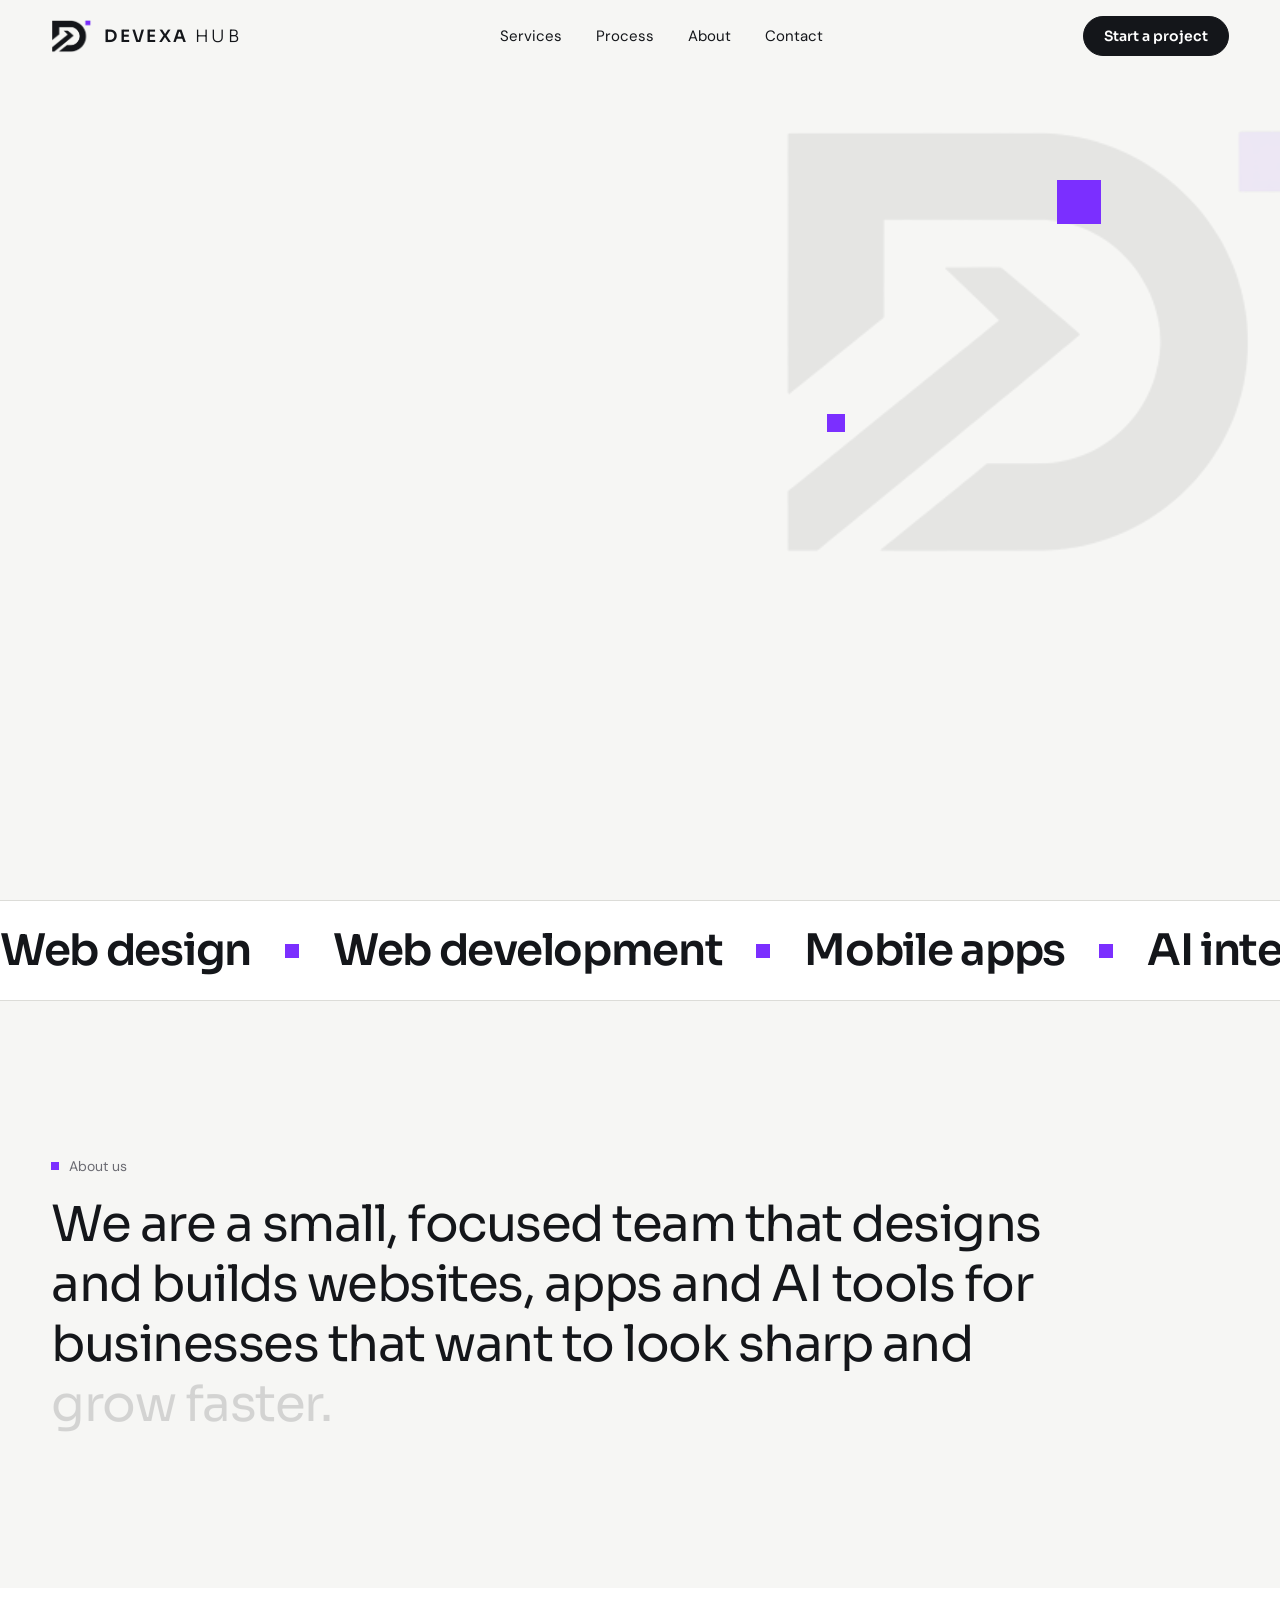
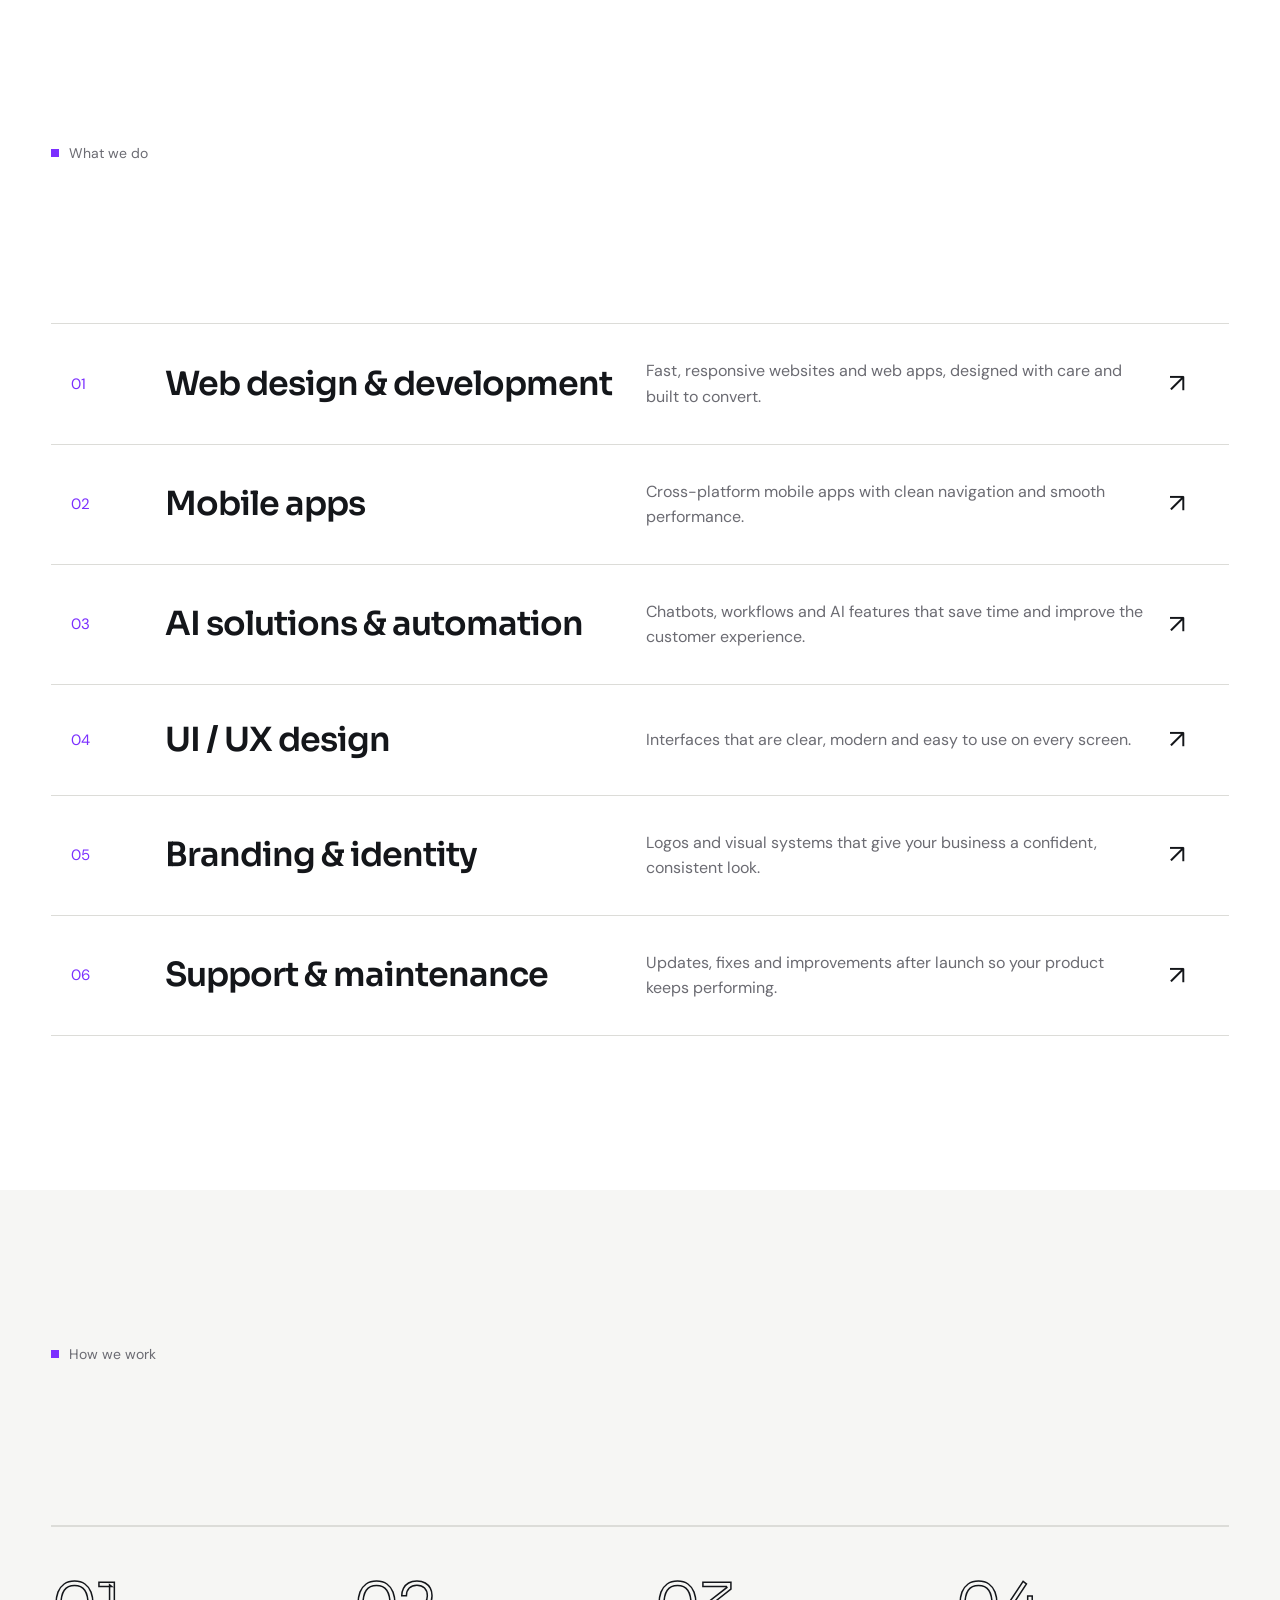
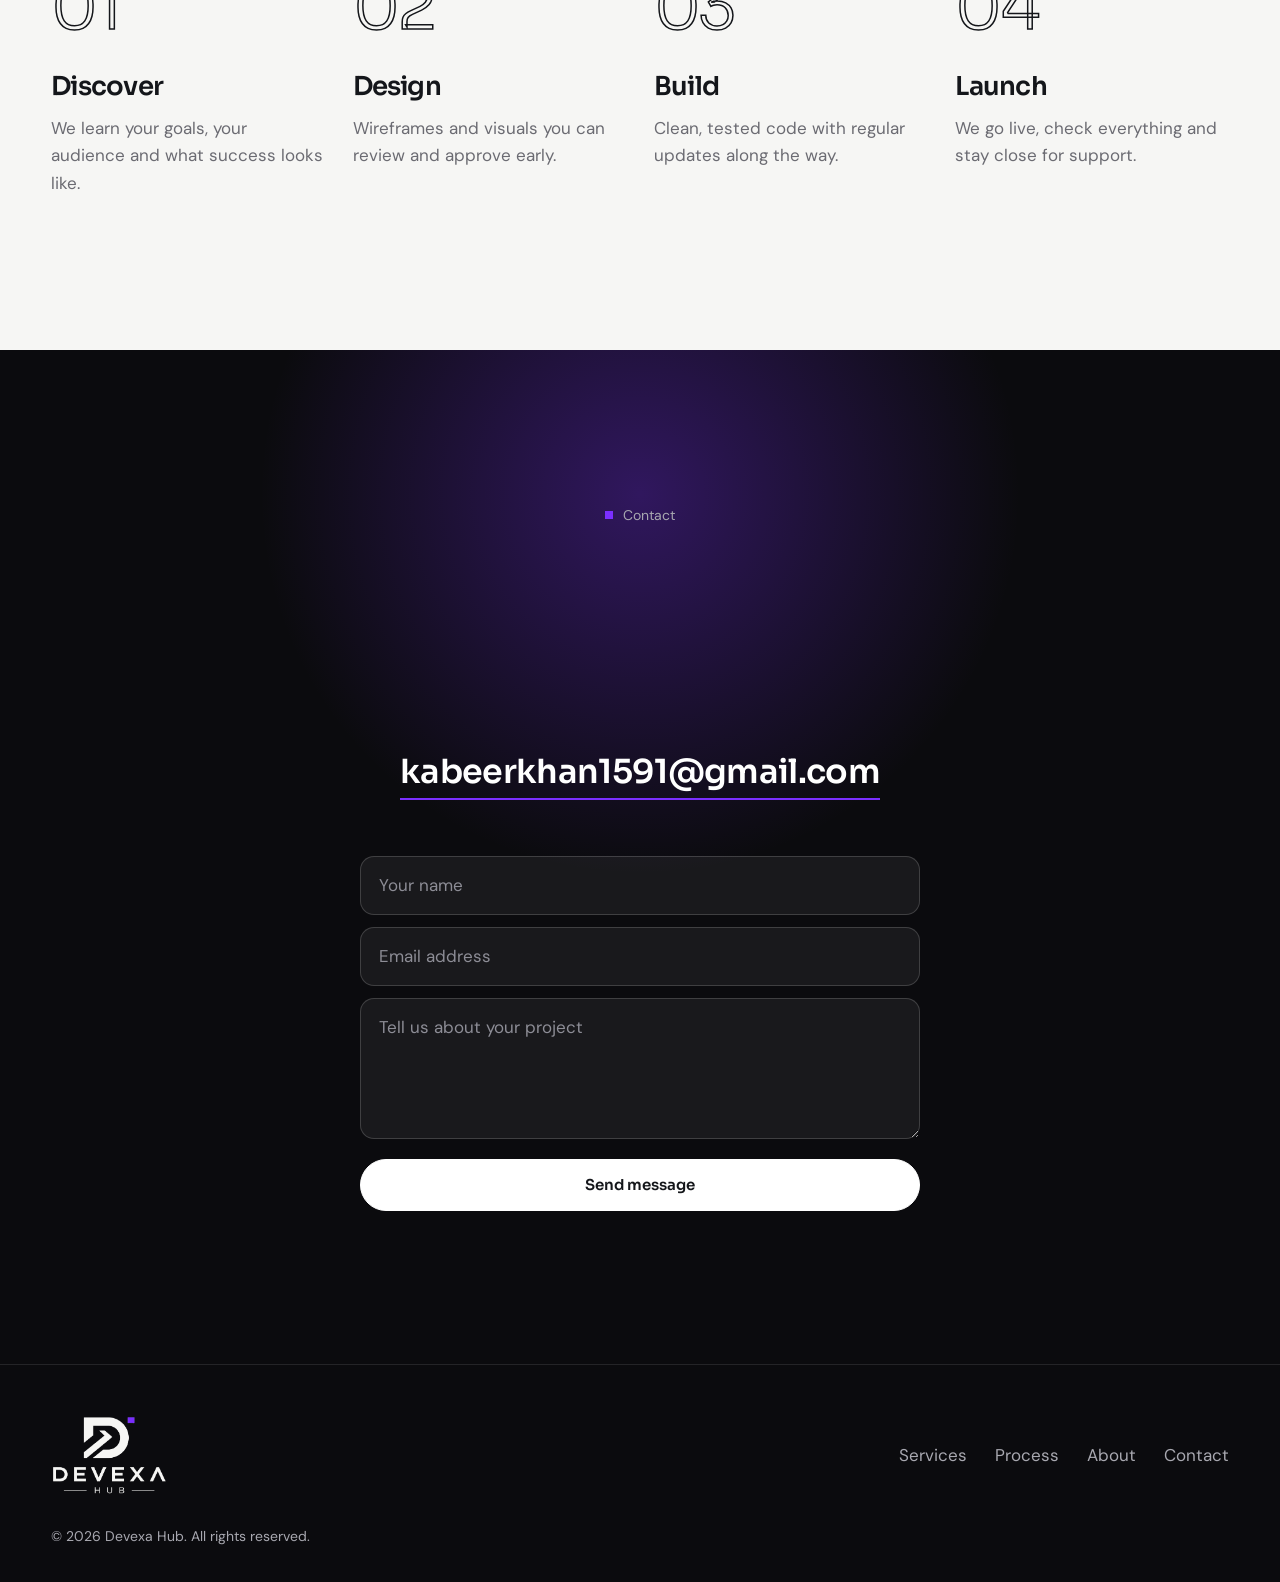
==== index.html @ b3100fbc "Add project files" ====
<!doctype html>
<html lang="en">
  <head>
    <meta charset="utf-8" />
    <meta
      name="viewport"
      content="width=device-width, initial-scale=1, viewport-fit=cover"
    />
    <title>Devexa Hub · Web, App and AI Agency</title>
    <meta
      name="description"
      content="Devexa Hub designs and builds websites, mobile apps and AI-powered products."
    />
    <meta name="theme-color" content="#f6f6f4" />
    <link rel="icon" href="assets/logo-mark.png" type="image/png" />
    <link rel="preconnect" href="https://fonts.googleapis.com" />
    <link
      href="https://fonts.googleapis.com/css2?family=DM+Sans:wght@400;500&family=Sora:wght@300;400;600;700&display=swap"
      rel="stylesheet"
    />
    <link rel="stylesheet" href="css/style.css" />
  </head>
  <body>
    <div class="loader" id="loader">
      <img src="assets/logo-mark-light.png" alt="" />
      <span class="bar"><i></i></span>
    </div>
    <div class="progress" id="progress"></div>
    <i class="cursor" id="cursor"></i>

    <header class="nav" id="nav">
      <a class="brand" href="#top" aria-label="Devexa Hub home">
        <img src="assets/logo-mark.png" alt="" />
        <span>DEVEXA <b>HUB</b></span>
      </a>
      <nav class="links" aria-label="Main">
        <a href="#services">Services</a>
        <a href="#process">Process</a>
        <a href="#about">About</a>
        <a href="#contact">Contact</a>
      </nav>
      <div class="nav-r">
        <a class="btn sm" href="#contact" data-mag>Start a project</a>
        <button class="burger" id="burger" aria-label="Open menu">
          <i></i><i></i>
        </button>
      </div>
    </header>

    <div class="sheet" id="sheet" aria-hidden="true">
      <a href="#services">Services</a>
      <a href="#process">Process</a>
      <a href="#about">About</a>
      <a href="#contact">Contact</a>
    </div>

    <main id="top">
      <section class="hero">
        <img class="hero-mark" id="heroMark" src="assets/logo-mark.png" alt="" />
        <i class="float f1"></i>
        <i class="float f2"></i>
        <p class="tag ln"><span>Web · Apps · AI</span></p>
        <h1>
          <span class="ln"><span>Digital products</span></span>
          <span class="ln"><span>built to move<i class="sq"></i></span></span>
        </h1>
        <p class="sub ln">
          <span>
            Devexa Hub is a design and development agency. We turn ideas into
            fast websites, polished apps and useful AI tools.
          </span>
        </p>
        <div class="cta ln">
          <span>
            <a class="btn" href="#contact" data-mag>Start a project</a>
            <a class="btn ghost" href="#services" data-mag>Our services</a>
          </span>
        </div>
      </section>

      <div class="marquee" aria-hidden="true">
        <div class="track" id="track">
          <span>Web design</span><i class="sq"></i><span>Web development</span
          ><i class="sq"></i><span>Mobile apps</span><i class="sq"></i
          ><span>AI integration</span><i class="sq"></i><span>UI / UX</span
          ><i class="sq"></i><span>Branding</span><i class="sq"></i>
        </div>
      </div>

      <section class="statement" id="about">
        <p class="label rv">About us</p>
        <p class="big" id="statement">
          We are a small, focused team that designs and builds websites, apps
          and AI tools for businesses that want to look sharp and grow faster.
        </p>
      </section>

      <section class="services" id="services">
        <p class="label rv">What we do</p>
        <h2 class="rv">Services</h2>
        <ul>
          <li class="svc rv">
            <span class="n">01</span>
            <h3>Web design &amp; development</h3>
            <p>
              Fast, responsive websites and web apps, designed with care and
              built to convert.
            </p>
            <i class="arr">↗</i>
          </li>
          <li class="svc rv">
            <span class="n">02</span>
            <h3>Mobile apps</h3>
            <p>
              Cross-platform mobile apps with clean navigation and smooth
              performance.
            </p>
            <i class="arr">↗</i>
          </li>
          <li class="svc rv">
            <span class="n">03</span>
            <h3>AI solutions &amp; automation</h3>
            <p>
              Chatbots, workflows and AI features that save time and improve
              the customer experience.
            </p>
            <i class="arr">↗</i>
          </li>
          <li class="svc rv">
            <span class="n">04</span>
            <h3>UI / UX design</h3>
            <p>
              Interfaces that are clear, modern and easy to use on every
              screen.
            </p>
            <i class="arr">↗</i>
          </li>
          <li class="svc rv">
            <span class="n">05</span>
            <h3>Branding &amp; identity</h3>
            <p>
              Logos and visual systems that give your business a confident,
              consistent look.
            </p>
            <i class="arr">↗</i>
          </li>
          <li class="svc rv">
            <span class="n">06</span>
            <h3>Support &amp; maintenance</h3>
            <p>
              Updates, fixes and improvements after launch so your product keeps
              performing.
            </p>
            <i class="arr">↗</i>
          </li>
        </ul>
      </section>

      <section class="process" id="process">
        <p class="label rv">How we work</p>
        <h2 class="rv">From idea to launch</h2>
        <div class="steps" id="steps">
          <article class="step rv">
            <b>01</b>
            <h3>Discover</h3>
            <p>We learn your goals, your audience and what success looks like.</p>
          </article>
          <article class="step rv">
            <b>02</b>
            <h3>Design</h3>
            <p>Wireframes and visuals you can review and approve early.</p>
          </article>
          <article class="step rv">
            <b>03</b>
            <h3>Build</h3>
            <p>Clean, tested code with regular updates along the way.</p>
          </article>
          <article class="step rv">
            <b>04</b>
            <h3>Launch</h3>
            <p>We go live, check everything and stay close for support.</p>
          </article>
        </div>
      </section>

      <section class="contact" id="contact">
        <p class="label rv">Contact</p>
        <h2 class="rv">Let's build something sharp<i class="sq"></i></h2>
        <a class="mail rv" href="mailto:kabeerkhan1591@gmail.com"
          >kabeerkhan1591@gmail.com</a
        >
        <form class="rv" id="form">
          <input name="name" placeholder="Your name" required />
          <input name="email" type="email" placeholder="Email address" required />
          <textarea
            name="message"
            rows="4"
            placeholder="Tell us about your project"
            required
          ></textarea>
          <button class="btn light" type="submit" data-mag>Send message</button>
        </form>
      </section>
    </main>

    <footer class="foot">
      <img src="assets/logo-full-light.png" alt="Devexa Hub" />
      <div>
        <a href="#services">Services</a>
        <a href="#process">Process</a>
        <a href="#about">About</a>
        <a href="#contact">Contact</a>
      </div>
      <p>© 2026 Devexa Hub. All rights reserved.</p>
    </footer>

    <script src="js/main.js"></script>
  </body>
</html>
---- css/style.css ----
:root {
  --bg: #f6f6f4;
  --ink: #14161a;
  --pu: #7b2fff;
  --mu: #6b6b72;
  --ln: #dcdcd8;
  --dk: #0b0b0e;
  --e: cubic-bezier(0.2, 0.8, 0.2, 1);
  box-sizing: border-box;
}

*,
*::before,
*::after {
  box-sizing: inherit;
}

html {
  scroll-behavior: smooth;
  scroll-padding-top: 20px;
}

body {
  margin: 0;
  background: var(--bg);
  color: var(--ink);
  font: 400 17px/1.6 "DM Sans", system-ui, sans-serif;
  overflow-x: hidden;
}

body.lock {
  overflow: hidden;
}

h1,
h2,
h3,
p,
ul {
  margin: 0;
}

ul {
  padding: 0;
  list-style: none;
}

a {
  color: inherit;
  text-decoration: none;
}

button {
  font: inherit;
  color: inherit;
  cursor: pointer;
}

img {
  display: block;
}

:focus-visible {
  outline: 2px solid var(--pu);
  outline-offset: 3px;
}

h1,
h2,
h3,
.brand,
.big,
.btn {
  font-family: "Sora", "DM Sans", system-ui, sans-serif;
}

.sq {
  display: inline-block;
  width: 0.16em;
  height: 0.16em;
  background: var(--pu);
  margin-left: 0.08em;
}

.label {
  font-size: 14px;
  color: var(--mu);
  margin-bottom: 18px;
  display: flex;
  align-items: center;
  gap: 10px;
}

.label::before {
  content: "";
  width: 8px;
  height: 8px;
  background: var(--pu);
}

.loader {
  position: fixed;
  inset: 0;
  z-index: 100;
  background: var(--dk);
  display: grid;
  place-content: center;
  justify-items: center;
  gap: 28px;
  transition: transform 1s cubic-bezier(0.7, 0, 0.2, 1);
}

.loader img {
  width: 110px;
  animation: pulse 1.4s ease-in-out infinite alternate;
}

.bar {
  width: 140px;
  height: 2px;
  background: #ffffff22;
  overflow: hidden;
}

.bar i {
  display: block;
  height: 100%;
  background: var(--pu);
  transform: translateX(-100%);
  animation: load 1.3s ease-in-out forwards;
}

.done .loader {
  transform: translateY(-100%);
}

@keyframes load {
  to {
    transform: none;
  }
}

@keyframes pulse {
  to {
    opacity: 0.55;
    transform: scale(0.96);
  }
}

.progress {
  position: fixed;
  left: 0;
  top: 0;
  height: 3px;
  width: 100%;
  background: var(--pu);
  transform-origin: left;
  transform: scaleX(var(--s, 0));
  z-index: 60;
}

.cursor {
  position: fixed;
  left: 0;
  top: 0;
  width: 14px;
  height: 14px;
  background: var(--pu);
  z-index: 90;
  pointer-events: none;
  opacity: 0;
  transition:
    opacity 0.3s,
    width 0.3s,
    height 0.3s;
  margin: -7px 0 0 -7px;
}

.cursor.on {
  opacity: 1;
}

.cursor.big {
  width: 56px;
  height: 56px;
  margin: -28px 0 0 -28px;
  opacity: 0.25;
}

.nav {
  position: fixed;
  inset: 0 0 auto;
  z-index: 50;
  display: flex;
  align-items: center;
  justify-content: space-between;
  padding: calc(16px + env(safe-area-inset-top, 0px)) 4vw 16px;
  transition:
    transform 0.5s var(--e),
    background 0.4s,
    box-shadow 0.4s;
}

.nav.solid {
  background: #f6f6f4e6;
  backdrop-filter: blur(14px);
  box-shadow: 0 1px 0 var(--ln);
}

.nav.hide {
  transform: translateY(-110%);
}

.brand {
  display: flex;
  align-items: center;
  gap: 12px;
  font-size: 17px;
  font-weight: 600;
  letter-spacing: 0.14em;
}

.brand img {
  height: 34px;
  width: auto;
}

.brand b {
  font-weight: 300;
}

.links {
  display: flex;
  gap: 34px;
  font-size: 15px;
}

.links a {
  position: relative;
  padding: 4px 0;
}

.links a::after {
  content: "";
  position: absolute;
  left: 0;
  right: 0;
  bottom: 0;
  height: 1px;
  background: var(--pu);
  transform: scaleX(0);
  transform-origin: right;
  transition: transform 0.4s var(--e);
}

.links a:hover::after {
  transform: scaleX(1);
  transform-origin: left;
}

.nav-r {
  display: flex;
  align-items: center;
  gap: 16px;
}

.btn {
  display: inline-flex;
  align-items: center;
  justify-content: center;
  gap: 8px;
  background: var(--ink);
  color: #fff;
  border: 1px solid var(--ink);
  border-radius: 99px;
  padding: 15px 28px;
  font-size: 15px;
  font-weight: 600;
  transition:
    background 0.3s,
    color 0.3s,
    border-color 0.3s,
    transform 0.3s var(--e);
}

.btn:hover {
  background: var(--pu);
  border-color: var(--pu);
}

.btn.sm {
  padding: 10px 20px;
  font-size: 14px;
}

.btn.ghost {
  background: none;
  color: var(--ink);
}

.btn.ghost:hover {
  color: #fff;
}

.btn.light {
  background: #fff;
  color: var(--ink);
  border-color: #fff;
}

.btn.light:hover {
  color: #fff;
}

.burger {
  display: none;
  width: 44px;
  height: 44px;
  border: 1px solid var(--ln);
  border-radius: 50%;
  background: none;
  position: relative;
}

.burger i {
  position: absolute;
  left: 13px;
  right: 13px;
  height: 1.5px;
  background: var(--ink);
  transition: transform 0.4s var(--e);
}

.burger i:first-child {
  top: 18px;
}

.burger i:last-child {
  top: 25px;
}

.open .burger i:first-child {
  transform: translateY(3.5px) rotate(45deg);
}

.open .burger i:last-child {
  transform: translateY(-3.5px) rotate(-45deg);
}

.sheet {
  position: fixed;
  inset: 0;
  z-index: 45;
  background: var(--dk);
  display: flex;
  flex-direction: column;
  justify-content: center;
  padding: 0 6vw;
  clip-path: inset(0 0 100% 0);
  visibility: hidden;
  transition:
    clip-path 0.7s cubic-bezier(0.7, 0, 0.2, 1),
    visibility 0s 0.7s;
}

.open .sheet {
  clip-path: inset(0);
  visibility: visible;
  transition: clip-path 0.7s cubic-bezier(0.7, 0, 0.2, 1);
}

.sheet a {
  font: 600 clamp(38px, 10vw, 72px)/1.2 "Sora", sans-serif;
  color: #fff;
  transition:
    color 0.3s,
    transform 0.3s;
}

.sheet a:hover {
  color: var(--pu);
  transform: translateX(12px);
}

.hero {
  position: relative;
  min-height: 100vh;
  min-height: 100svh;
  padding: 22vh 4vw 9vh;
  display: flex;
  flex-direction: column;
  justify-content: flex-end;
  overflow: hidden;
}

.hero-mark {
  position: absolute;
  right: -4vw;
  top: 12vh;
  width: min(46vw, 560px);
  opacity: 0.07;
  z-index: 0;
}

.float {
  position: absolute;
  background: var(--pu);
  animation: float 7s ease-in-out infinite alternate;
}

.f1 {
  width: 44px;
  height: 44px;
  right: 14vw;
  top: 20vh;
}

.f2 {
  width: 18px;
  height: 18px;
  right: 34vw;
  top: 46vh;
  animation-delay: -3s;
}

@keyframes float {
  to {
    transform: translateY(-34px) rotate(8deg);
  }
}

.hero > * {
  position: relative;
  z-index: 1;
}

.hero .hero-mark,
.hero .float {
  position: absolute;
}

.tag {
  font-size: 15px;
  color: var(--mu);
  margin-bottom: 26px;
}

h1 {
  font-size: clamp(42px, 9.4vw, 150px);
  font-weight: 600;
  line-height: 1.02;
  letter-spacing: -.045em;
}

.ln {
  display: block;
  overflow: hidden;
  padding-bottom: 0.08em;
}

.ln > span {
  display: block;
  transform: translateY(115%);
  transition: transform 1.2s var(--e);
}

.ready .ln > span {
  transform: none;
}

.ready h1 .ln:nth-child(2) > span {
  transition-delay: 0.12s;
}

.ready .sub > span {
  transition-delay: 0.3s;
}

.ready .cta > span {
  transition-delay: 0.42s;
}

.sub {
  max-width: 34em;
  margin-top: 34px;
  font-size: clamp(17px, 1.5vw, 21px);
  color: #3c3e44;
}

.cta {
  margin-top: 34px;
}

.cta .btn {
  margin-right: 12px;
}

.marquee {
  border-block: 1px solid var(--ln);
  overflow: hidden;
  padding: 22px 0;
  background: #fff;
}

.track {
  display: flex;
  align-items: center;
  gap: 34px;
  width: max-content;
  animation: run 32s linear infinite;
  font: 600 clamp(24px, 3.4vw, 44px) "Sora", sans-serif;
  letter-spacing: -.03em;
  white-space: nowrap;
}

.track .sq {
  width: 14px;
  height: 14px;
  margin: 0;
}

.marquee:hover .track {
  animation-play-state: paused;
}

@keyframes run {
  to {
    transform: translateX(-50%);
  }
}

section {
  padding: clamp(80px, 12vw, 170px) 4vw;
}

.statement {
  background: var(--bg);
}

.big {
  font-size: clamp(26px, 3.9vw, 56px);
  font-weight: 400;
  line-height: 1.2;
  letter-spacing: -.03em;
  max-width: 21em;
}

.word {
  opacity: 0.15;
  transition: opacity 0.35s;
}

.word.on {
  opacity: 1;
}

h2 {
  font-size: clamp(38px, 6.4vw, 96px);
  font-weight: 600;
  letter-spacing: -.045em;
  line-height: 1.04;
  margin-bottom: 56px;
}

.services {
  background: #fff;
}

.svc {
  position: relative;
  display: grid;
  grid-template-columns: 70px 1.1fr 1.2fr 40px;
  gap: 24px;
  align-items: center;
  padding: 34px 20px;
  border-top: 1px solid var(--ln);
  overflow: hidden;
  transition:
    color 0.4s,
    opacity 0.9s,
    transform 0.9s var(--e);
}

.svc:last-child {
  border-bottom: 1px solid var(--ln);
}

.svc::before {
  content: "";
  position: absolute;
  inset: 0;
  background: var(--ink);
  transform: scaleY(0);
  transform-origin: bottom;
  transition: transform 0.55s var(--e);
  z-index: 0;
}

.svc > * {
  position: relative;
  z-index: 1;
}

.svc:hover::before {
  transform: scaleY(1);
}

.svc:hover {
  color: #fff;
}

.svc .n {
  font: 400 15px "DM Sans", sans-serif;
  color: var(--pu);
}

.svc h3 {
  font-size: clamp(22px, 2.6vw, 36px);
  font-weight: 600;
  letter-spacing: -.03em;
  line-height: 1.15;
}

.svc p {
  color: var(--mu);
  font-size: 16px;
  transition: color 0.4s;
}

.svc:hover p {
  color: #c9c9ce;
}

.arr {
  font-style: normal;
  font-size: 26px;
  transition:
    transform 0.5s var(--e),
    color 0.3s;
}

.svc:hover .arr {
  transform: rotate(45deg);
  color: var(--pu);
}

.steps {
  position: relative;
  display: grid;
  grid-template-columns: repeat(4, 1fr);
  gap: 28px;
  padding-top: 34px;
}

.steps::before,
.steps::after {
  content: "";
  position: absolute;
  left: 0;
  top: 0;
  height: 2px;
  width: 100%;
}

.steps::before {
  background: var(--ln);
}

.steps::after {
  background: var(--pu);
  transform-origin: left;
  transform: scaleX(var(--p, 0));
}

.step {
  padding-top: 8px;
}

.step b {
  display: block;
  font: 300 clamp(44px, 5vw, 76px) "Sora", sans-serif;
  letter-spacing: -.04em;
  color: transparent;
  -webkit-text-stroke: 1.5px var(--ink);
  margin-bottom: 18px;
  transition: color 0.4s;
}

.step:hover b {
  color: var(--pu);
  -webkit-text-stroke-color: var(--pu);
}

.step h3 {
  font-size: 26px;
  font-weight: 600;
  letter-spacing: -.03em;
  margin-bottom: 8px;
}

.step p {
  color: var(--mu);
  max-width: 17em;
}

.contact {
  background: var(--dk);
  color: #fff;
  text-align: center;
  position: relative;
  overflow: hidden;
}

.contact::before {
  content: "";
  position: absolute;
  left: 50%;
  top: -30%;
  width: 70vw;
  height: 70vw;
  transform: translateX(-50%);
  background: radial-gradient(circle, #7b2fff55, transparent 60%);
  animation: glow 8s ease-in-out infinite alternate;
  pointer-events: none;
}

@keyframes glow {
  to {
    transform: translateX(-50%) scale(1.25);
  }
}

.contact > * {
  position: relative;
}

.contact .label {
  justify-content: center;
  color: #a8a8b0;
}

.contact h2 {
  max-width: 11em;
  margin: 0 auto 36px;
}

.mail {
  display: inline-block;
  font: 600 clamp(18px, 2.6vw, 34px) "Sora", sans-serif;
  letter-spacing: -.02em;
  border-bottom: 2px solid var(--pu);
  padding-bottom: 4px;
  margin-bottom: 56px;
  word-break: break-all;
  transition: color 0.3s;
}

.mail:hover {
  color: var(--pu);
}

form {
  max-width: 560px;
  margin: 0 auto;
  display: grid;
  gap: 12px;
  text-align: left;
}

input,
textarea {
  width: 100%;
  background: #ffffff0f;
  border: 1px solid #ffffff2b;
  border-radius: 14px;
  padding: 15px 18px;
  font: inherit;
  color: #fff;
  transition:
    border-color 0.3s,
    background 0.3s;
}

input::placeholder,
textarea::placeholder {
  color: #8d8d96;
}

input:focus,
textarea:focus {
  outline: none;
  border-color: var(--pu);
  background: #ffffff18;
}

form .btn {
  margin-top: 8px;
}

.foot {
  background: var(--dk);
  color: #a8a8b0;
  padding: 50px 4vw 34px;
  display: grid;
  grid-template-columns: auto 1fr;
  gap: 30px 4vw;
  align-items: center;
  border-top: 1px solid #ffffff1a;
}

.foot img {
  height: 80px;
  width: auto;
}

.foot div {
  display: flex;
  gap: 28px;
  justify-content: flex-end;
  flex-wrap: wrap;
}

.foot a:hover {
  color: #fff;
}

.foot p {
  grid-column: 1/-1;
  font-size: 14px;
}

.rv {
  opacity: 0;
  transform: translateY(40px);
  transition:
    opacity 1s ease,
    transform 1s var(--e);
}

.rv.in {
  opacity: 1;
  transform: none;
}

h2.rv {
  clip-path: inset(0 0 100% 0);
  transform: translateY(50%);
  opacity: 1;
  transition:
    clip-path 1.1s var(--e),
    transform 1.1s var(--e);
}

h2.rv.in {
  clip-path: inset(-10% 0 -10% 0);
  transform: none;
}

.step.rv:nth-child(2) {
  transition-delay: 0.1s;
}

.step.rv:nth-child(3) {
  transition-delay: 0.2s;
}

.step.rv:nth-child(4) {
  transition-delay: 0.3s;
}

.roll {
  display: inline-block;
  overflow: hidden;
  height: 1.3em;
  line-height: 1.3em;
  vertical-align: bottom;
}

.roll-in {
  display: block;
  transition: transform 0.55s cubic-bezier(0.7, 0, 0.2, 1);
}

.roll-in i {
  display: block;
  font-style: normal;
  height: 1.3em;
}

a:hover > .roll .roll-in,
button:hover > .roll .roll-in {
  transform: translateY(-50%);
}

@media (max-width: 900px) {
  .links,
  .nav-r .btn {
    display: none;
  }

  .burger {
    display: block;
  }

  .svc {
    grid-template-columns: 44px 1fr 30px;
    row-gap: 8px;
  }

  .svc p {
    grid-column: 2/3;
  }

  .svc .arr {
    grid-row: 1;
    grid-column: 3;
  }

  .steps {
    grid-template-columns: 1fr 1fr;
    row-gap: 44px;
  }

  .foot {
    grid-template-columns: 1fr;
  }

  .foot div {
    justify-content: flex-start;
  }

  .hero-mark {
    width: 70vw;
    top: 16vh;
  }
}

@media (max-width: 560px) {
  .steps {
    grid-template-columns: 1fr;
  }

  .cta .btn {
    margin-bottom: 10px;
  }
}

@media (hover: none) {
  .cursor {
    display: none;
  }
}

@media (prefers-reduced-motion: reduce) {
  html {
    scroll-behavior: auto;
  }

  *,
  *::before,
  *::after {
    animation: none !important;
    transition: none !important;
  }

  .rv,
  .ln > span {
    opacity: 1;
    transform: none;
    clip-path: none;
  }

  .word {
    opacity: 1;
  }

  .loader {
    display: none;
  }
}

.svc.rv {
  transition:
    color 0.4s,
    opacity 1s ease,
    transform 1s var(--e);
}
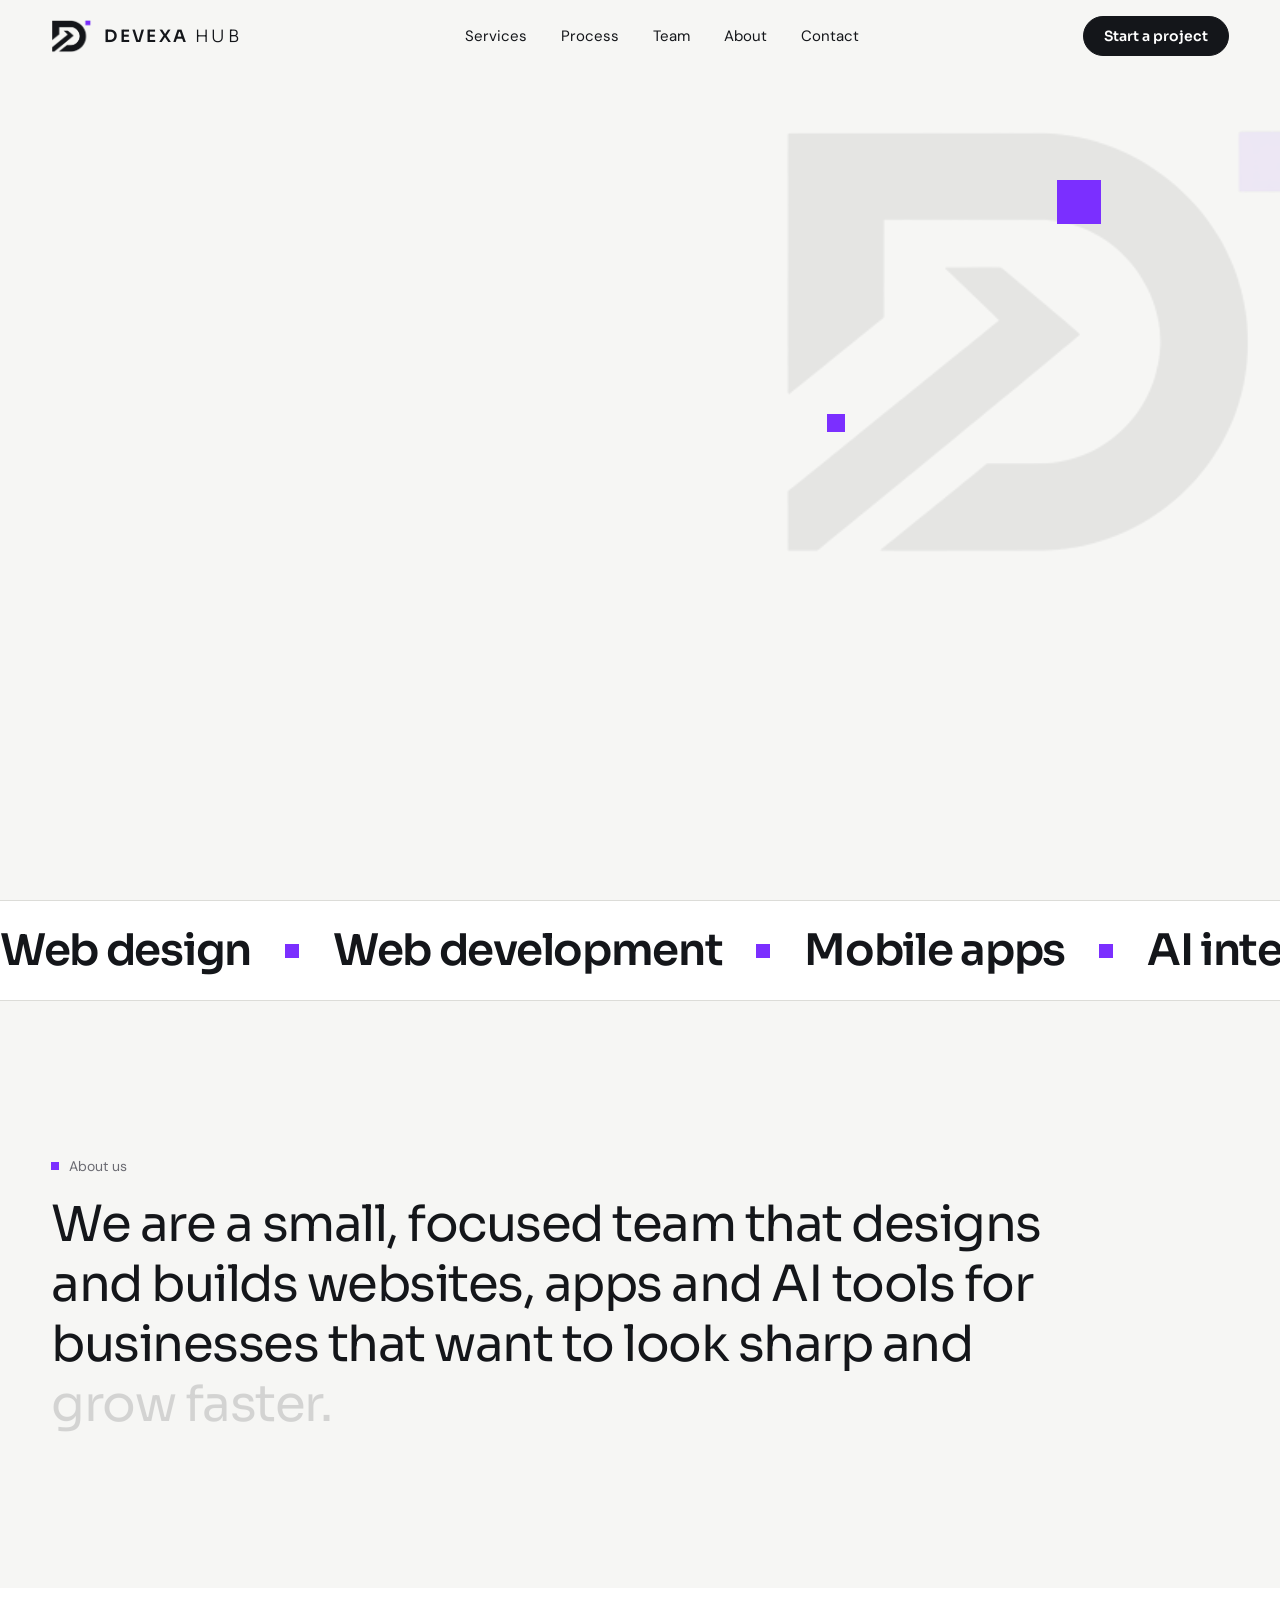
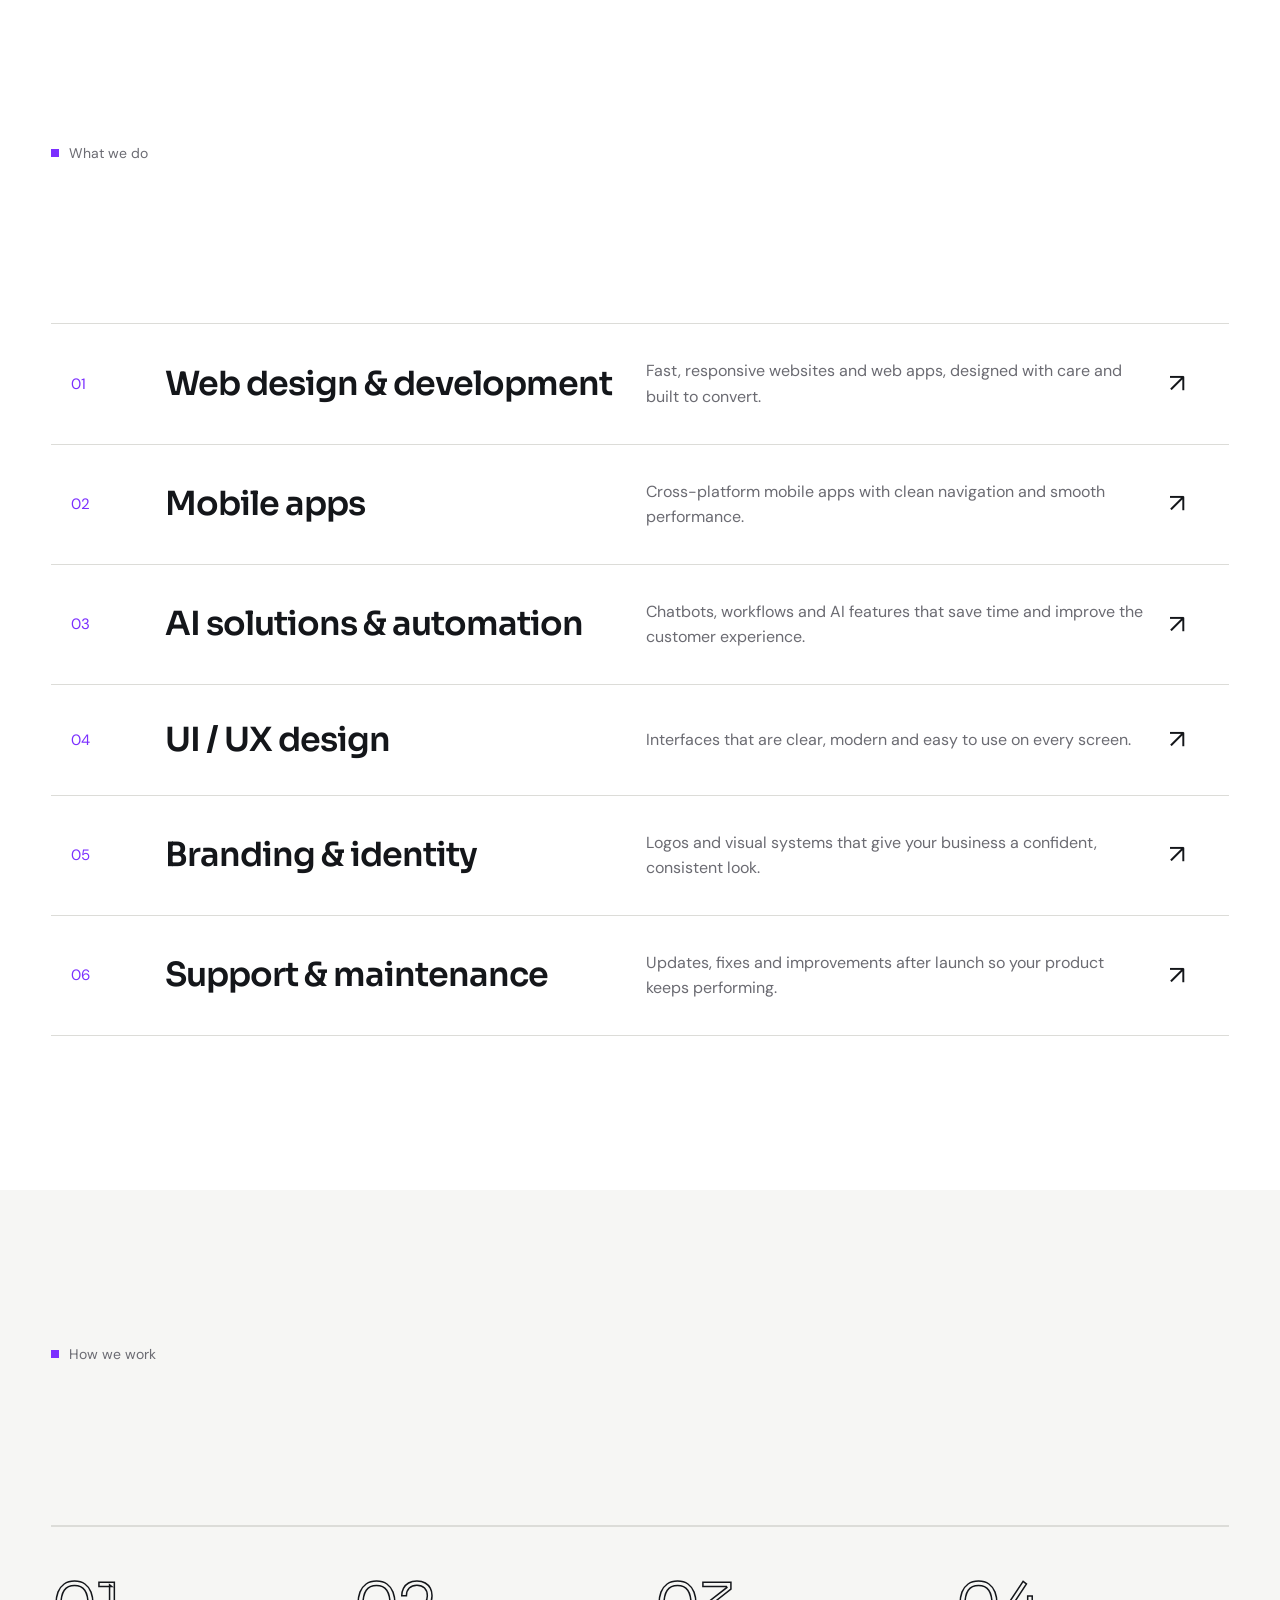
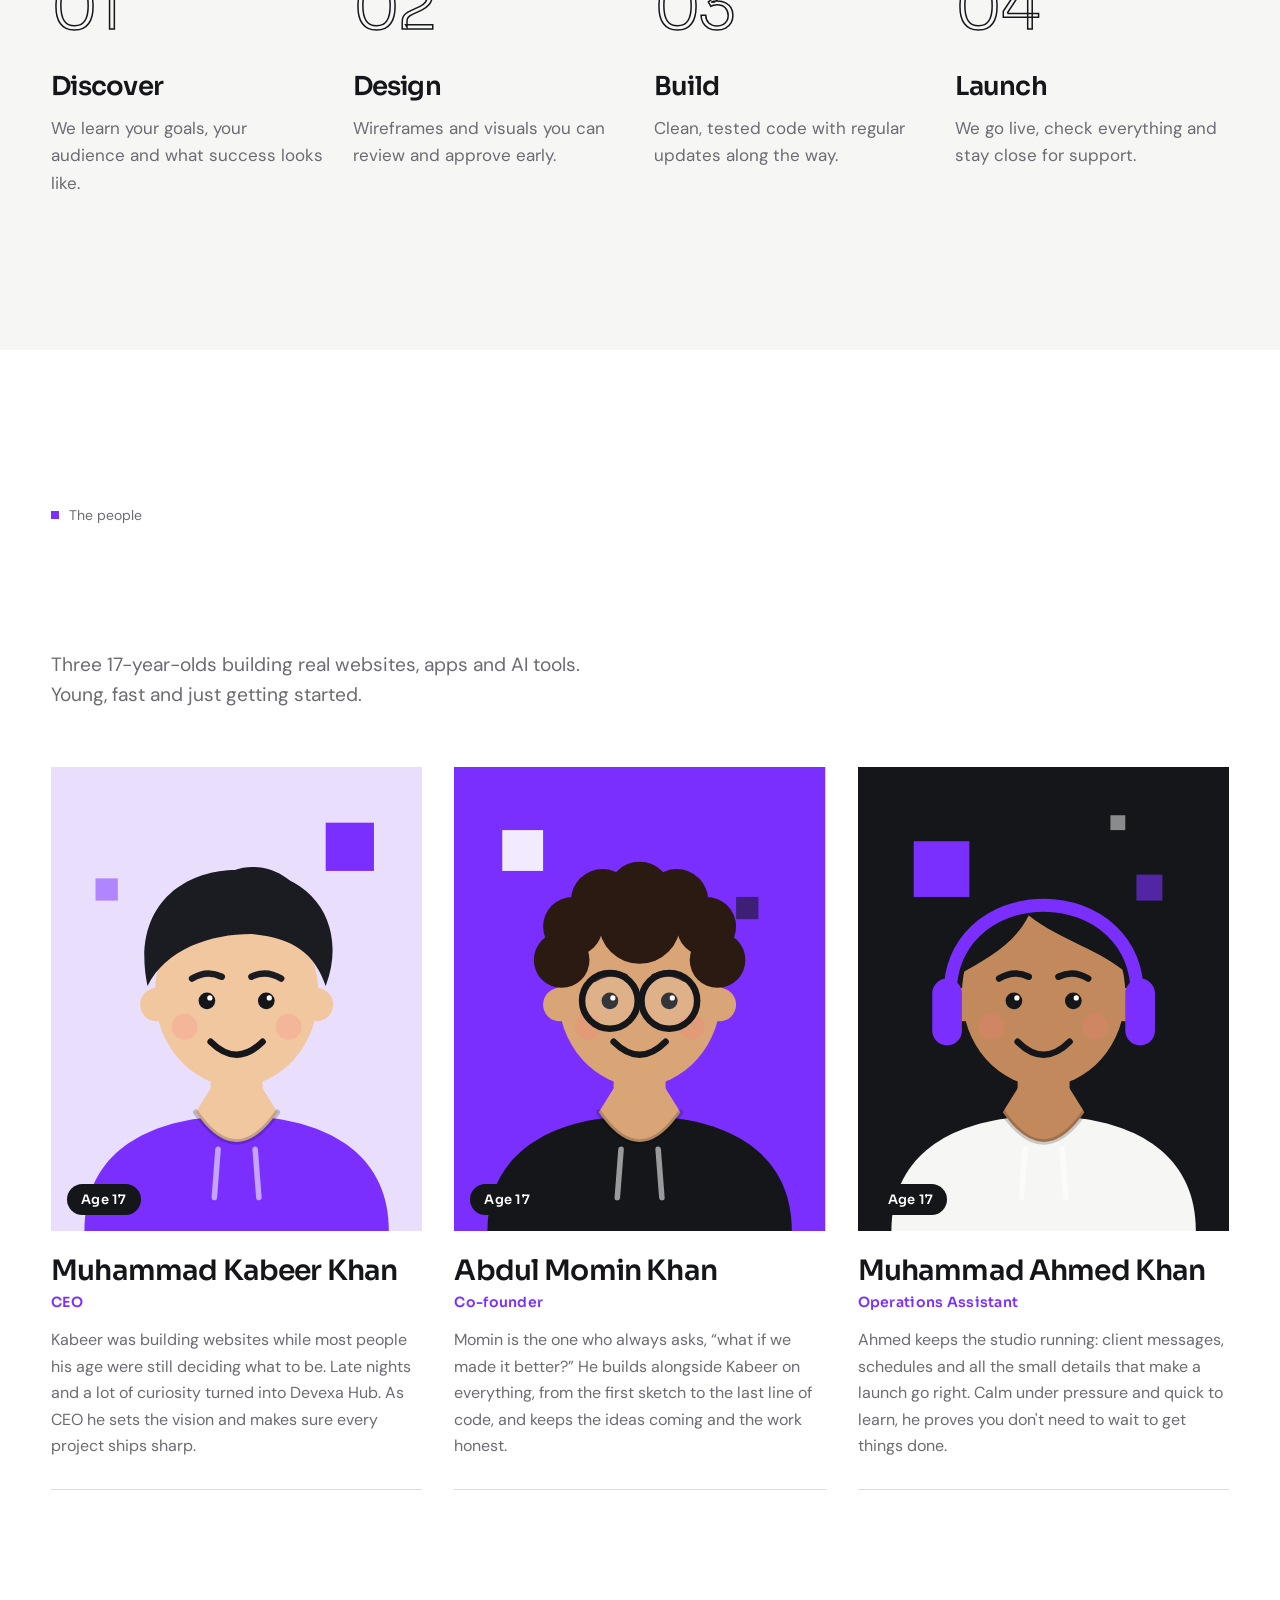
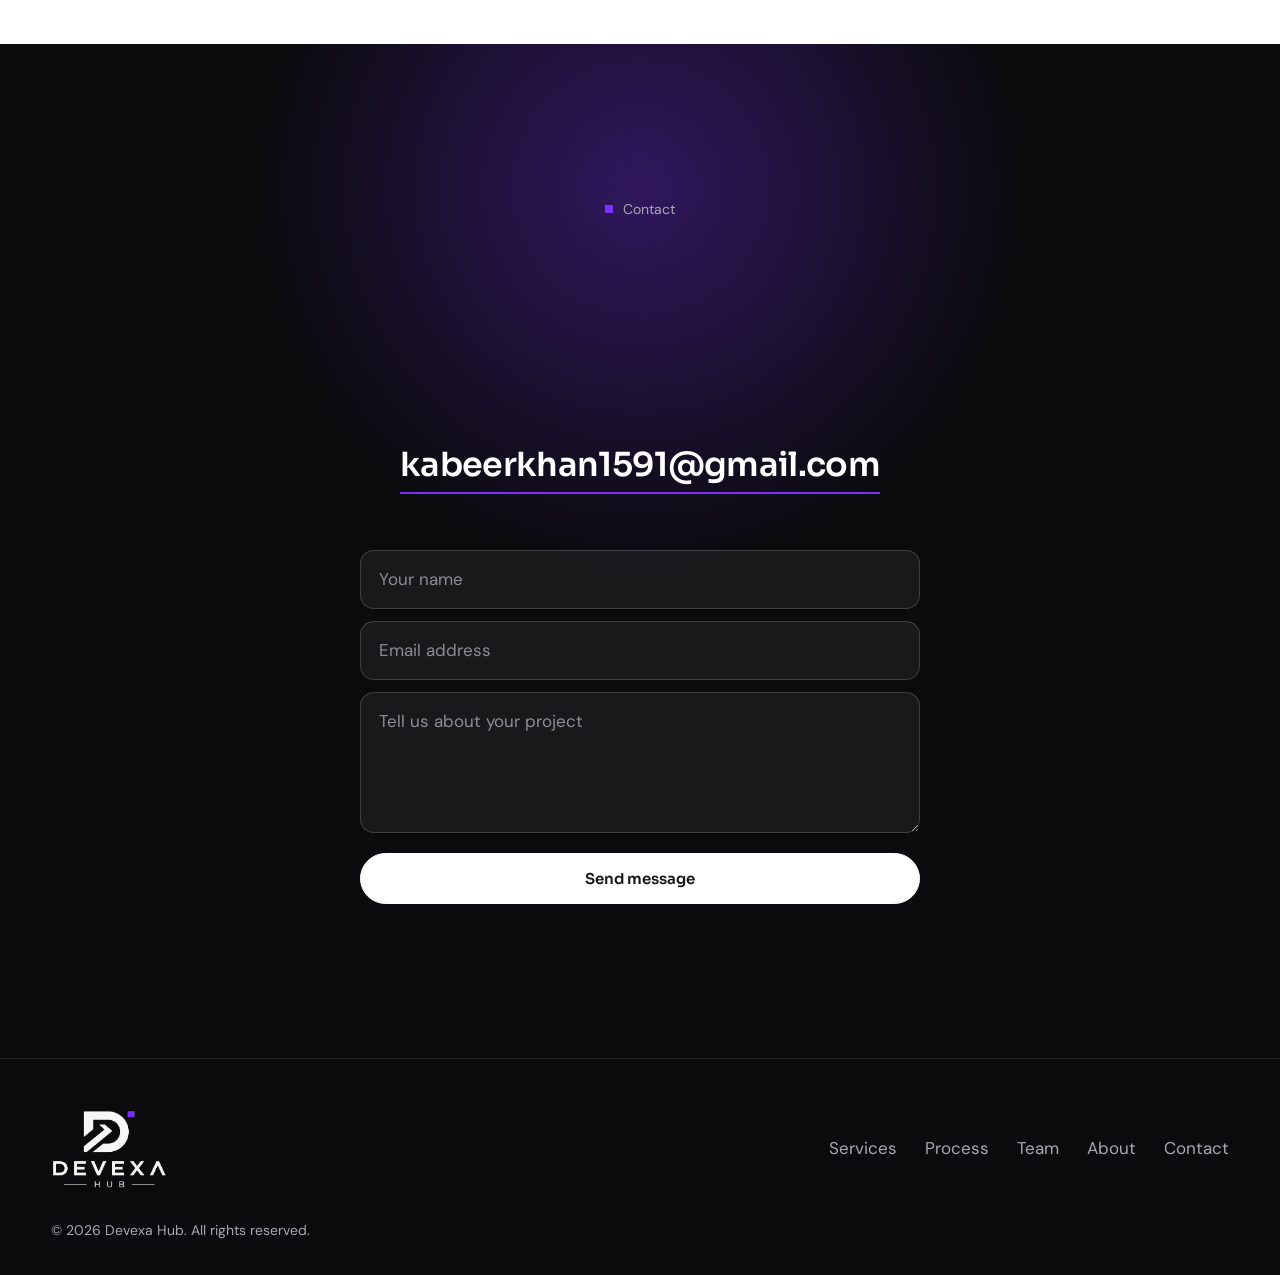
==== commit 9651f65c: "update all files" ====
--- a/index.html
+++ b/index.html
@@ -36,6 +36,7 @@
       <nav class="links" aria-label="Main">
         <a href="#services">Services</a>
         <a href="#process">Process</a>
+        <a href="#team">Team</a>
         <a href="#about">About</a>
         <a href="#contact">Contact</a>
       </nav>
@@ -50,6 +51,7 @@
     <div class="sheet" id="sheet" aria-hidden="true">
       <a href="#services">Services</a>
       <a href="#process">Process</a>
+      <a href="#team">Team</a>
       <a href="#about">About</a>
       <a href="#contact">Contact</a>
     </div>
@@ -183,6 +185,92 @@
         </div>
       </section>
 
+      <section class="team" id="team">
+        <p class="label rv">The people</p>
+        <h2 class="rv">Meet the team</h2>
+        <p class="team-intro rv">
+          Three 17-year-olds building real websites, apps and AI tools. Young,
+          fast and just getting started.
+        </p>
+        <div class="members">
+          <article class="member rv">
+            <div class="avatar">
+              <svg viewBox="0 0 200 250" preserveAspectRatio="xMidYMid slice" role="img" aria-label="Illustrated portrait of Muhammad Kabeer Khan" xmlns="http://www.w3.org/2000/svg">
+              <rect width="200" height="250" fill="#e9defc"/>
+              <rect x="148" y="30" width="26" height="26" fill="#7b2fff"/><rect x="24" y="60" width="12" height="12" fill="#7b2fff" opacity=".5"/>
+              <path d="M18 250 C18 204 58 188 100 188 C142 188 182 204 182 250 Z" fill="#7b2fff"/>
+              <rect x="86" y="158" width="28" height="34" rx="10" fill="#f1c7a0"/>
+              <path d="M78 186 Q100 218 122 186 L112 170 L88 170 Z" fill="#f1c7a0"/>
+              <path d="M78 186 Q100 218 122 186" fill="none" stroke="#00000030" stroke-width="3" stroke-linecap="round"/>
+              <path d="M90 206 L88 232 M110 206 L112 232" stroke="#ffffff90" stroke-width="3" stroke-linecap="round"/>
+              <circle cx="57" cy="128" r="9" fill="#f1c7a0"/><circle cx="143" cy="128" r="9" fill="#f1c7a0"/>
+              <ellipse cx="100" cy="122" rx="44" ry="50" fill="#f1c7a0"/>
+              <circle cx="72" cy="140" r="7" fill="#ff7a7a" opacity=".22"/><circle cx="128" cy="140" r="7" fill="#ff7a7a" opacity=".22"/>
+              <circle cx="84" cy="126" r="4.5" fill="#14161a"/><circle cx="116" cy="126" r="4.5" fill="#14161a"/>
+              <circle cx="85.6" cy="124.4" r="1.4" fill="#fff"/><circle cx="117.6" cy="124.4" r="1.4" fill="#fff"/>
+              <path d="M76 114 Q84 109 92 113 M108 113 Q116 109 124 114" fill="none" stroke="#1b1b22" stroke-width="3.5" stroke-linecap="round"/>
+              <path d="M86 148 Q100 162 114 148" fill="none" stroke="#14161a" stroke-width="3.5" stroke-linecap="round"/>
+              <path d="M52 118 C42 70 78 52 108 56 C142 58 160 86 148 118 C142 100 130 92 108 90 C86 90 62 98 52 118 Z" fill="#1b1b22"/><path d="M76 84 C84 46 128 44 140 78 C124 64 98 64 76 84 Z" fill="#1b1b22"/>
+            </svg>
+              <span class="age">Age 17</span>
+            </div>
+            <h3>Muhammad Kabeer Khan</h3>
+            <p class="role">CEO</p>
+            <p class="story">Kabeer was building websites while most people his age were still deciding what to be. Late nights and a lot of curiosity turned into Devexa Hub. As CEO he sets the vision and makes sure every project ships sharp.</p>
+          </article>
+          <article class="member rv">
+            <div class="avatar">
+              <svg viewBox="0 0 200 250" preserveAspectRatio="xMidYMid slice" role="img" aria-label="Illustrated portrait of Abdul Momin Khan" xmlns="http://www.w3.org/2000/svg">
+              <rect width="200" height="250" fill="#7b2fff"/>
+              <rect x="26" y="34" width="22" height="22" fill="#ffffff" opacity=".9"/><rect x="152" y="70" width="12" height="12" fill="#14161a" opacity=".6"/>
+              <path d="M18 250 C18 204 58 188 100 188 C142 188 182 204 182 250 Z" fill="#14161a"/>
+              <rect x="86" y="158" width="28" height="34" rx="10" fill="#d9a577"/>
+              <path d="M78 186 Q100 218 122 186 L112 170 L88 170 Z" fill="#d9a577"/>
+              <path d="M78 186 Q100 218 122 186" fill="none" stroke="#00000030" stroke-width="3" stroke-linecap="round"/>
+              <path d="M90 206 L88 232 M110 206 L112 232" stroke="#ffffff90" stroke-width="3" stroke-linecap="round"/>
+              <circle cx="57" cy="128" r="9" fill="#d9a577"/><circle cx="143" cy="128" r="9" fill="#d9a577"/>
+              <ellipse cx="100" cy="122" rx="44" ry="50" fill="#d9a577"/>
+              <circle cx="72" cy="140" r="7" fill="#ff7a7a" opacity=".22"/><circle cx="128" cy="140" r="7" fill="#ff7a7a" opacity=".22"/>
+              <circle cx="84" cy="126" r="4.5" fill="#14161a"/><circle cx="116" cy="126" r="4.5" fill="#14161a"/>
+              <circle cx="85.6" cy="124.4" r="1.4" fill="#fff"/><circle cx="117.6" cy="124.4" r="1.4" fill="#fff"/>
+              <path d="M76 114 Q84 109 92 113 M108 113 Q116 109 124 114" fill="none" stroke="#2a1a12" stroke-width="3.5" stroke-linecap="round"/>
+              <path d="M86 148 Q100 162 114 148" fill="none" stroke="#14161a" stroke-width="3.5" stroke-linecap="round"/>
+              <circle cx="58" cy="104" r="15" fill="#2a1a12"/><circle cx="64" cy="86" r="16" fill="#2a1a12"/><circle cx="80" cy="72" r="17" fill="#2a1a12"/><circle cx="100" cy="68" r="17" fill="#2a1a12"/><circle cx="120" cy="72" r="17" fill="#2a1a12"/><circle cx="136" cy="86" r="16" fill="#2a1a12"/><circle cx="142" cy="104" r="15" fill="#2a1a12"/><circle cx="100" cy="84" r="22" fill="#2a1a12"/><g fill="#ffffff22" stroke="#14161a" stroke-width="3.5"><circle cx="84" cy="126" r="15"/><circle cx="116" cy="126" r="15"/></g><path d="M99 125 L101 125" stroke="#14161a" stroke-width="3.5"/>
+            </svg>
+              <span class="age">Age 17</span>
+            </div>
+            <h3>Abdul Momin Khan</h3>
+            <p class="role">Co-founder</p>
+            <p class="story">Momin is the one who always asks, “what if we made it better?” He builds alongside Kabeer on everything, from the first sketch to the last line of code, and keeps the ideas coming and the work honest.</p>
+          </article>
+          <article class="member rv">
+            <div class="avatar">
+              <svg viewBox="0 0 200 250" preserveAspectRatio="xMidYMid slice" role="img" aria-label="Illustrated portrait of Muhammad Ahmed Khan" xmlns="http://www.w3.org/2000/svg">
+              <rect width="200" height="250" fill="#14161a"/>
+              <rect x="30" y="40" width="30" height="30" fill="#7b2fff"/><rect x="150" y="58" width="14" height="14" fill="#7b2fff" opacity=".6"/><rect x="136" y="26" width="8" height="8" fill="#ffffff" opacity=".5"/>
+              <path d="M18 250 C18 204 58 188 100 188 C142 188 182 204 182 250 Z" fill="#f6f6f4"/>
+              <rect x="86" y="158" width="28" height="34" rx="10" fill="#c28a5c"/>
+              <path d="M78 186 Q100 218 122 186 L112 170 L88 170 Z" fill="#c28a5c"/>
+              <path d="M78 186 Q100 218 122 186" fill="none" stroke="#00000030" stroke-width="3" stroke-linecap="round"/>
+              <path d="M90 206 L88 232 M110 206 L112 232" stroke="#ffffff90" stroke-width="3" stroke-linecap="round"/>
+              <circle cx="57" cy="128" r="9" fill="#c28a5c"/><circle cx="143" cy="128" r="9" fill="#c28a5c"/>
+              <ellipse cx="100" cy="122" rx="44" ry="50" fill="#c28a5c"/>
+              <circle cx="72" cy="140" r="7" fill="#ff7a7a" opacity=".22"/><circle cx="128" cy="140" r="7" fill="#ff7a7a" opacity=".22"/>
+              <circle cx="84" cy="126" r="4.5" fill="#14161a"/><circle cx="116" cy="126" r="4.5" fill="#14161a"/>
+              <circle cx="85.6" cy="124.4" r="1.4" fill="#fff"/><circle cx="117.6" cy="124.4" r="1.4" fill="#fff"/>
+              <path d="M76 114 Q84 109 92 113 M108 113 Q116 109 124 114" fill="none" stroke="#14161a" stroke-width="3.5" stroke-linecap="round"/>
+              <path d="M86 148 Q100 162 114 148" fill="none" stroke="#14161a" stroke-width="3.5" stroke-linecap="round"/>
+              <path d="M54 112 C48 72 84 58 108 62 C136 64 152 86 146 112 C130 98 110 94 92 80 C84 96 68 104 54 112 Z" fill="#14161a"/><path d="M50 130 C42 56 158 56 150 130" fill="none" stroke="#7b2fff" stroke-width="7" stroke-linecap="round"/><rect x="40" y="114" width="16" height="36" rx="8" fill="#7b2fff"/><rect x="144" y="114" width="16" height="36" rx="8" fill="#7b2fff"/><path d="M20 250 C20 214 60 198 100 198" fill="none" stroke="#7b2fff" stroke-width="0"/>
+            </svg>
+              <span class="age">Age 17</span>
+            </div>
+            <h3>Muhammad Ahmed Khan</h3>
+            <p class="role">Operations Assistant</p>
+            <p class="story">Ahmed keeps the studio running: client messages, schedules and all the small details that make a launch go right. Calm under pressure and quick to learn, he proves you don't need to wait to get things done.</p>
+          </article>
+        </div>
+      </section>
+
       <section class="contact" id="contact">
         <p class="label rv">Contact</p>
         <h2 class="rv">Let's build something sharp<i class="sq"></i></h2>
@@ -208,6 +296,7 @@
       <div>
         <a href="#services">Services</a>
         <a href="#process">Process</a>
+        <a href="#team">Team</a>
         <a href="#about">About</a>
         <a href="#contact">Contact</a>
       </div>
--- a/css/style.css
+++ b/css/style.css
@@ -985,3 +985,135 @@
     opacity 1s ease,
     transform 1s var(--e);
 }
+
+/* ---------- Team ---------- */
+.team {
+  background: #fff;
+}
+
+.team h2 {
+  margin-bottom: 20px;
+}
+
+.team-intro {
+  max-width: 30em;
+  color: var(--mu);
+  font-size: clamp(17px, 1.5vw, 21px);
+  margin-bottom: 56px;
+}
+
+.members {
+  display: grid;
+  grid-template-columns: repeat(3, 1fr);
+  gap: 32px;
+}
+
+.member {
+  position: relative;
+  padding-bottom: 30px;
+  border-bottom: 1px solid var(--ln);
+}
+
+.member::after {
+  content: "";
+  position: absolute;
+  left: 0;
+  bottom: -1px;
+  height: 2px;
+  width: 100%;
+  background: var(--pu);
+  transform: scaleX(0);
+  transform-origin: left;
+  transition: transform 0.6s var(--e);
+}
+
+.member:hover::after {
+  transform: scaleX(1);
+}
+
+.avatar {
+  position: relative;
+  aspect-ratio: 4 / 5;
+  margin-bottom: 24px;
+  overflow: hidden;
+  background: var(--bg);
+}
+
+.avatar svg,
+.avatar img {
+  position: absolute;
+  inset: 0;
+  width: 100%;
+  height: 100%;
+  object-fit: cover;
+  transition: transform 0.9s var(--e);
+}
+
+.member:hover .avatar svg,
+.member:hover .avatar img {
+  transform: scale(1.06);
+}
+
+.age {
+  position: absolute;
+  left: 16px;
+  bottom: 16px;
+  z-index: 2;
+  background: var(--ink);
+  color: #fff;
+  font: 600 13px/1 "Sora", sans-serif;
+  letter-spacing: 0.02em;
+  padding: 9px 14px;
+  border-radius: 99px;
+  transition: background 0.3s;
+}
+
+.member:hover .age {
+  background: var(--pu);
+}
+
+.member h3 {
+  font-size: clamp(22px, 2.2vw, 30px);
+  font-weight: 600;
+  letter-spacing: -.03em;
+  line-height: 1.15;
+  margin-bottom: 6px;
+}
+
+.member .role {
+  color: var(--pu);
+  font: 600 14px "Sora", sans-serif;
+  letter-spacing: 0.02em;
+  margin-bottom: 16px;
+}
+
+.member .story {
+  color: var(--mu);
+  font-size: 16px;
+  line-height: 1.65;
+}
+
+.member.rv:nth-child(2) {
+  transition-delay: 0.1s;
+}
+
+.member.rv:nth-child(3) {
+  transition-delay: 0.2s;
+}
+
+@media (max-width: 900px) {
+  .members {
+    gap: 22px;
+  }
+}
+
+@media (max-width: 760px) {
+  .members {
+    grid-template-columns: 1fr;
+    gap: 44px;
+  }
+
+  .avatar {
+    aspect-ratio: 1 / 1;
+  }
+}
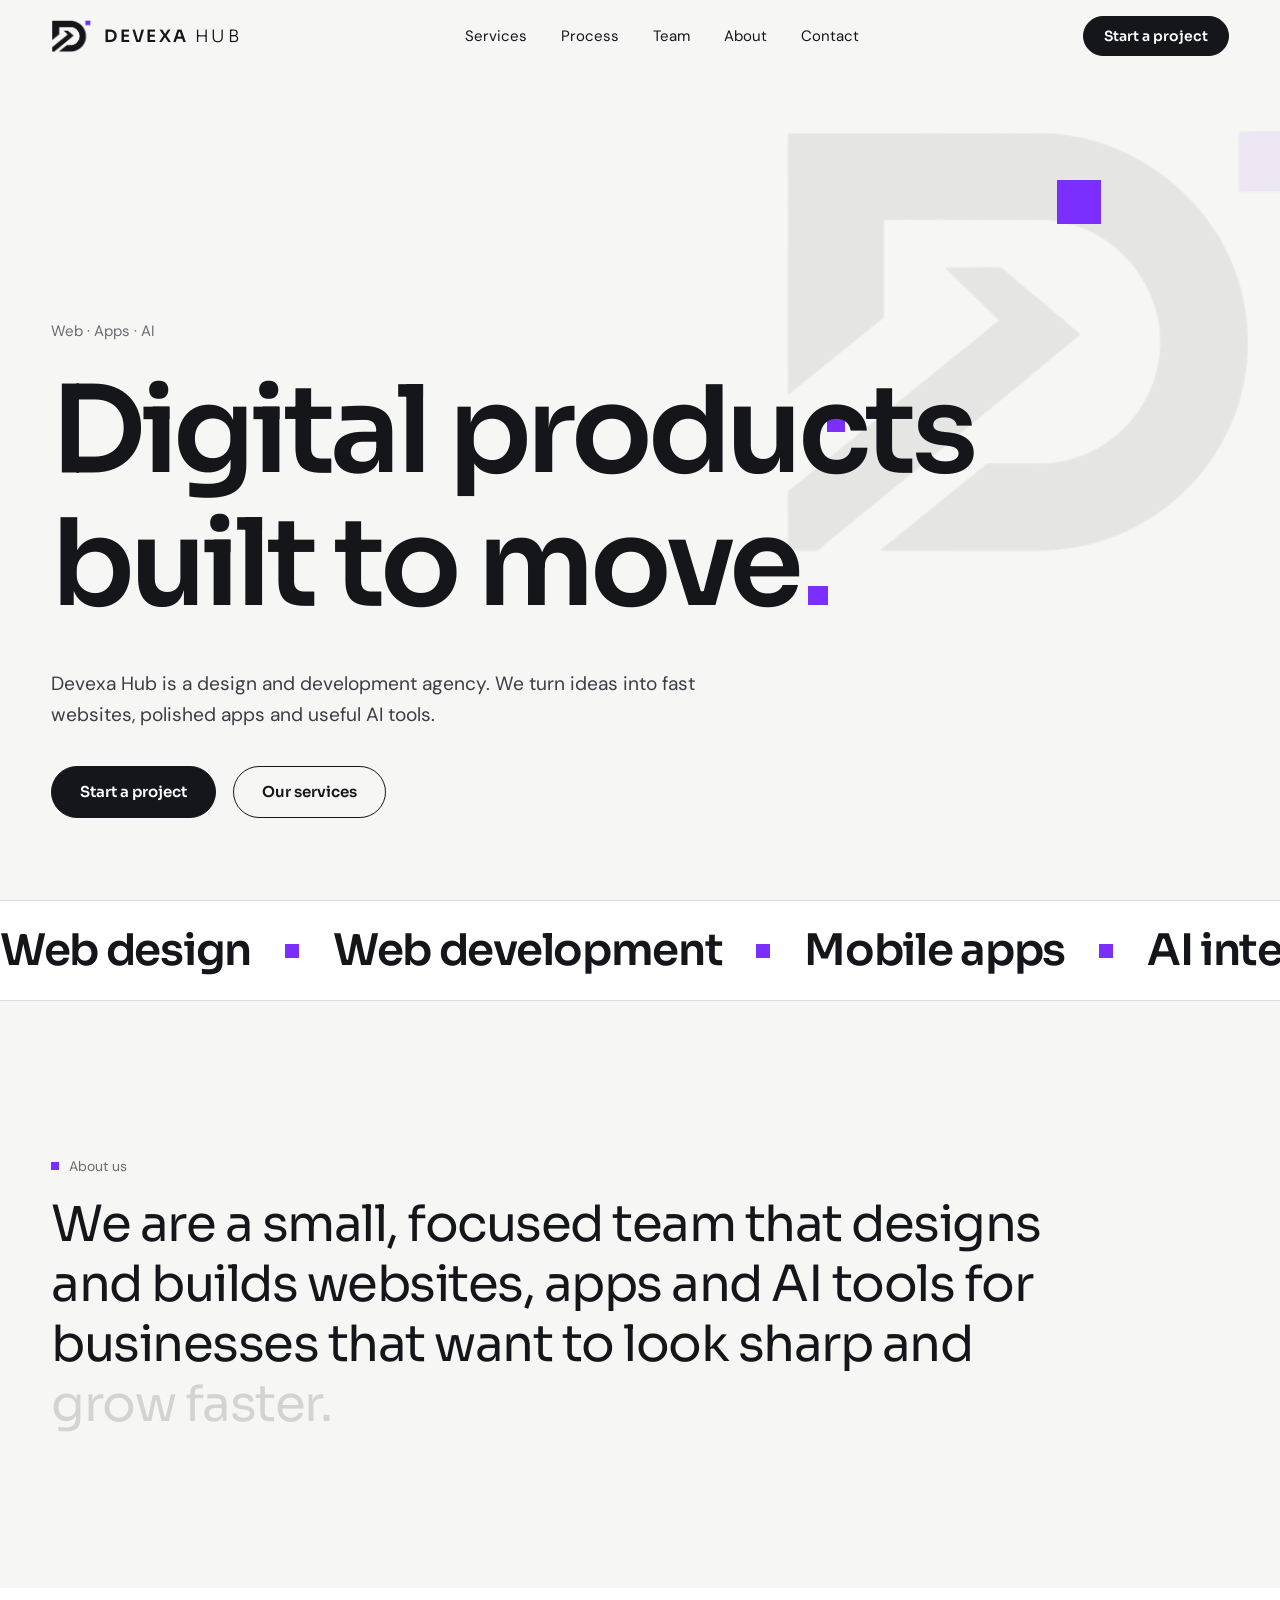
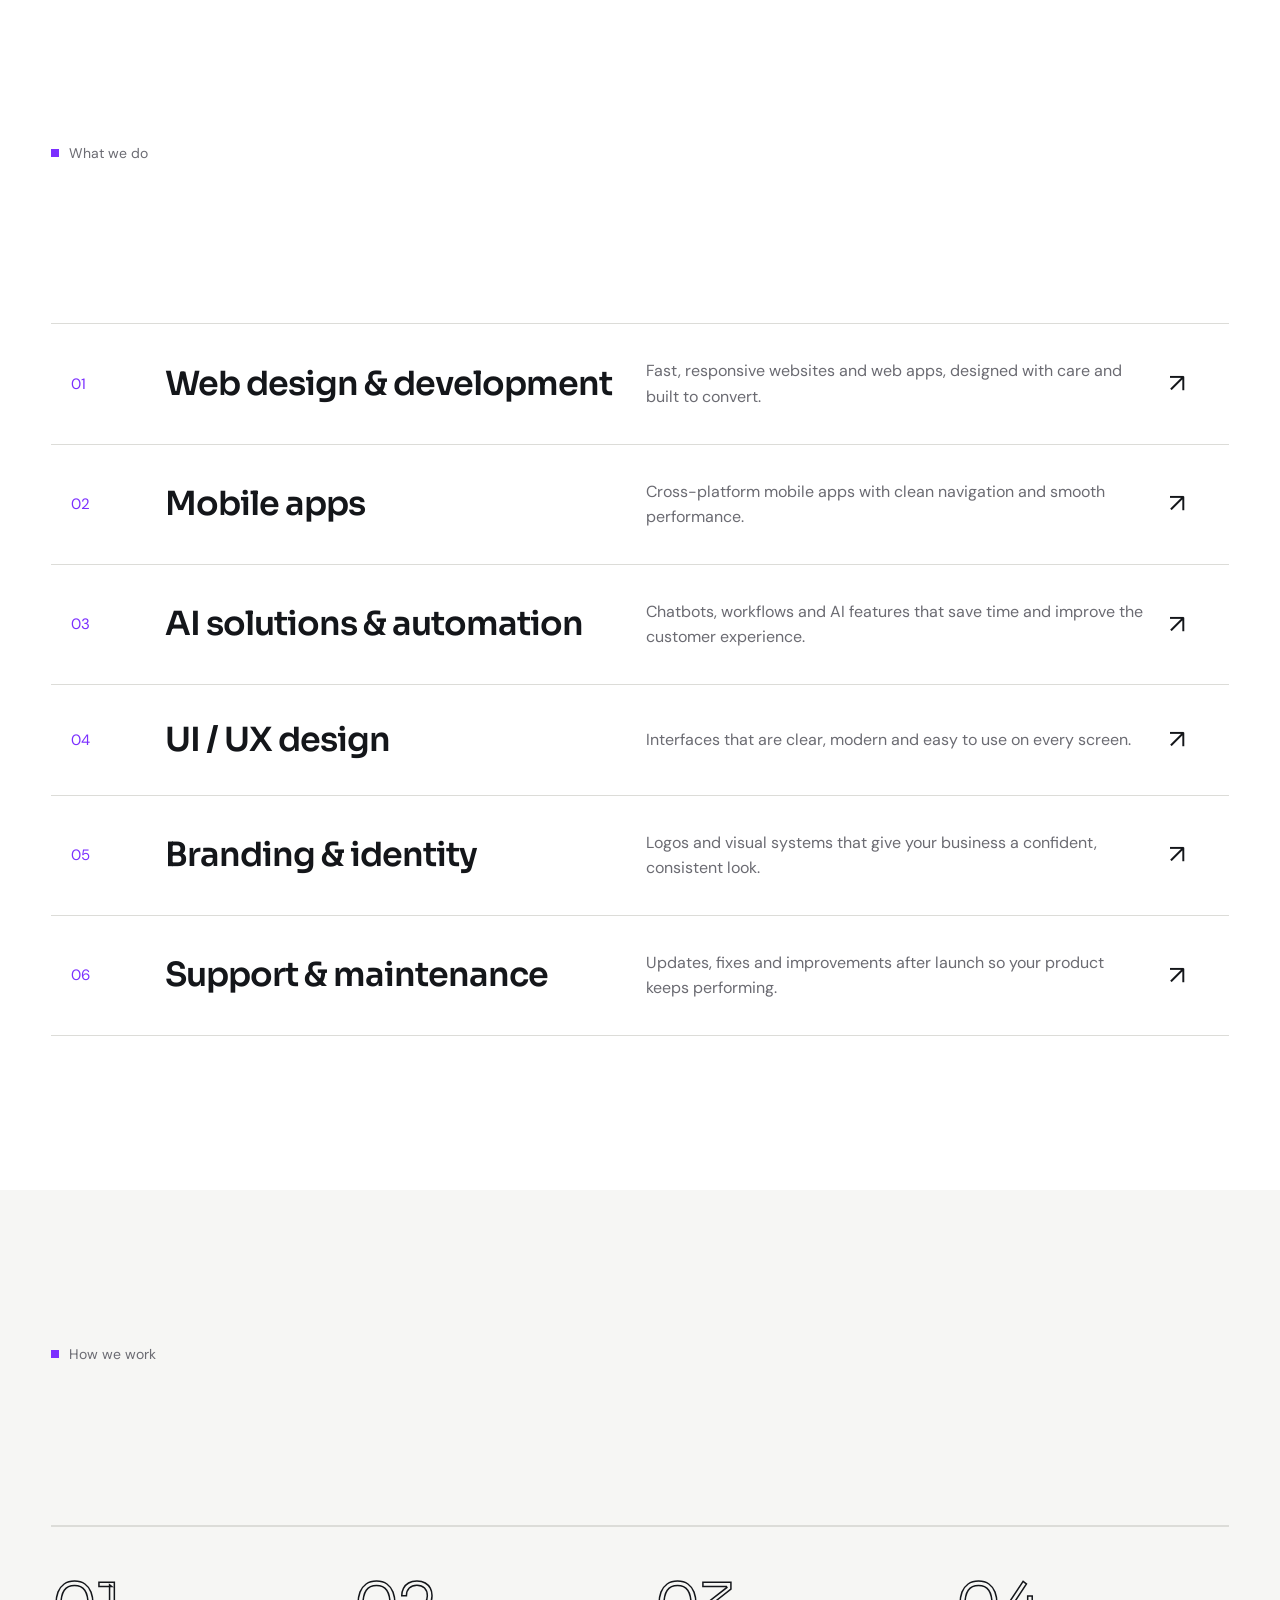
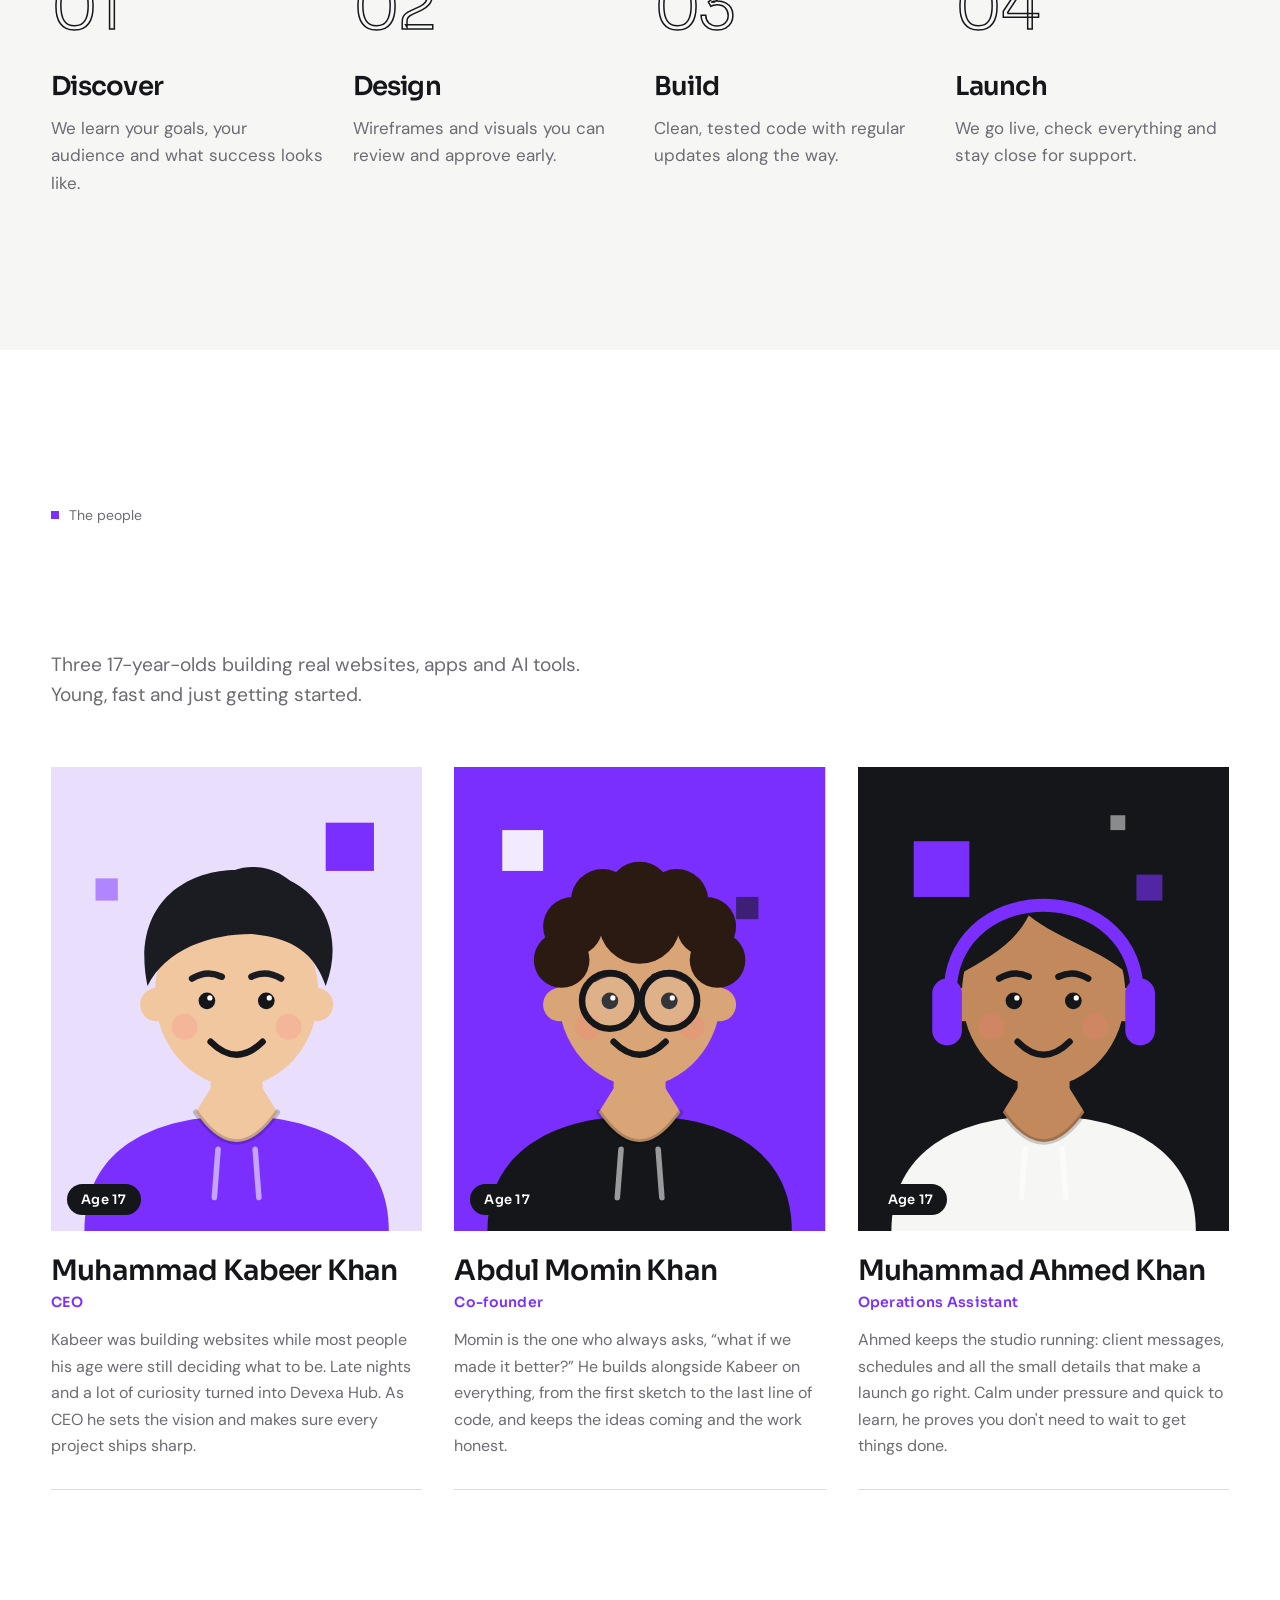
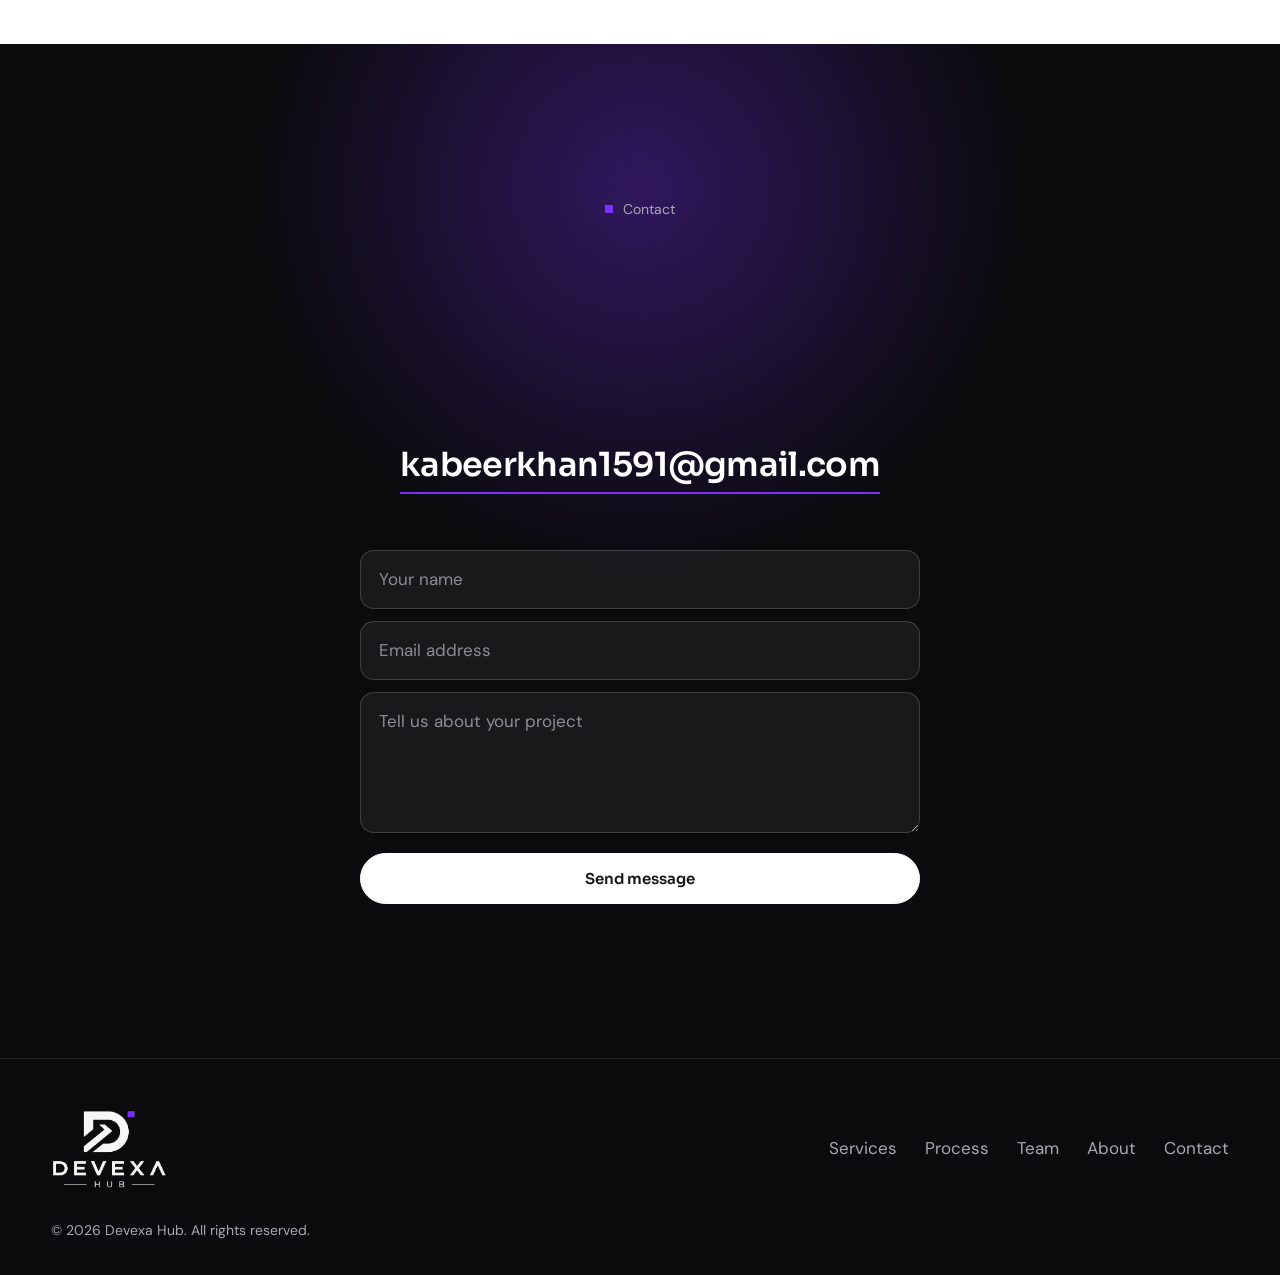
==== commit 0285f329: "Fix file names for deploy" ====
--- a/index.html
+++ b/index.html
@@ -6,13 +6,75 @@
       name="viewport"
       content="width=device-width, initial-scale=1, viewport-fit=cover"
     />
-    <title>Devexa Hub · Web, App and AI Agency</title>
+    <title>Devexa Hub | Web Design, App Development &amp; AI Agency</title>
     <meta
       name="description"
-      content="Devexa Hub designs and builds websites, mobile apps and AI-powered products."
+      content="Devexa Hub is a young web, app and AI agency. We design and build fast websites, mobile apps, AI chatbots and automation for growing businesses."
     />
     <meta name="theme-color" content="#f6f6f4" />
+    <meta name="robots" content="index, follow, max-image-preview:large" />
+    <meta name="author" content="Devexa Hub" />
+    <link rel="canonical" href="https://devexa-hub.vercel.app/" />
+
+    <meta property="og:type" content="website" />
+    <meta property="og:site_name" content="Devexa Hub" />
+    <meta property="og:title" content="Devexa Hub | Digital products built to move" />
+    <meta
+      property="og:description"
+      content="Web design, mobile apps and AI tools built by a sharp young team. Let's build something."
+    />
+    <meta property="og:url" content="https://devexa-hub.vercel.app/" />
+    <meta property="og:image" content="https://devexa-hub.vercel.app/assets/og-image.png" />
+    <meta property="og:image:width" content="1200" />
+    <meta property="og:image:height" content="630" />
+    <meta name="twitter:card" content="summary_large_image" />
+    <meta name="twitter:title" content="Devexa Hub | Digital products built to move" />
+    <meta
+      name="twitter:description"
+      content="Web design, mobile apps and AI tools built by a sharp young team."
+    />
+    <meta name="twitter:image" content="https://devexa-hub.vercel.app/assets/og-image.png" />
+
+    <script type="application/ld+json">
+      {
+        "@context": "https://schema.org",
+        "@graph": [
+          {
+            "@type": "Organization",
+            "@id": "https://devexa-hub.vercel.app/#org",
+            "name": "Devexa Hub",
+            "url": "https://devexa-hub.vercel.app/",
+            "logo": "https://devexa-hub.vercel.app/assets/logo-mark.png",
+            "email": "kabeerkhan1591@gmail.com",
+            "description": "Web design, mobile app development and AI solutions agency.",
+            "founder": [
+              { "@type": "Person", "name": "Muhammad Kabeer Khan", "jobTitle": "CEO" },
+              { "@type": "Person", "name": "Abdul Momin Khan", "jobTitle": "Co-founder" }
+            ]
+          },
+          {
+            "@type": "WebSite",
+            "name": "Devexa Hub",
+            "url": "https://devexa-hub.vercel.app/",
+            "publisher": { "@id": "https://devexa-hub.vercel.app/#org" }
+          },
+          {
+            "@type": "ItemList",
+            "name": "Devexa Hub services",
+            "itemListElement": [
+              { "@type": "ListItem", "position": 1, "name": "Web design and development" },
+              { "@type": "ListItem", "position": 2, "name": "Mobile apps" },
+              { "@type": "ListItem", "position": 3, "name": "AI solutions and automation" },
+              { "@type": "ListItem", "position": 4, "name": "UI / UX design" },
+              { "@type": "ListItem", "position": 5, "name": "Branding and identity" },
+              { "@type": "ListItem", "position": 6, "name": "Support and maintenance" }
+            ]
+          }
+        ]
+      }
+    </script>
     <link rel="icon" href="assets/logo-mark.png" type="image/png" />
+    <link rel="apple-touch-icon" href="assets/logo-mark.png" />
     <link rel="preconnect" href="https://fonts.googleapis.com" />
     <link
       href="https://fonts.googleapis.com/css2?family=DM+Sans:wght@400;500&family=Sora:wght@300;400;600;700&display=swap"
@@ -277,12 +339,13 @@
         <a class="mail rv" href="mailto:kabeerkhan1591@gmail.com"
           >kabeerkhan1591@gmail.com</a
         >
-        <form class="rv" id="form">
-          <input name="name" placeholder="Your name" required />
-          <input name="email" type="email" placeholder="Email address" required />
+        <form class="rv" id="form" autocomplete="on" novalidate>
+          <input name="name" placeholder="Your name" required maxlength="80" autocomplete="name" />
+          <input name="email" type="email" placeholder="Email address" required maxlength="120" autocomplete="email" />
           <textarea
             name="message"
             rows="4"
+            maxlength="2000"
             placeholder="Tell us about your project"
             required
           ></textarea>
--- a/css/style.css
+++ b/css/style.css
@@ -1117,3 +1117,35 @@
     aspect-ratio: 1 / 1;
   }
 }
+
+/* Show content for crawlers / visitors without JavaScript */
+@media (scripting: none) {
+  .loader {
+    display: none;
+  }
+
+  .rv,
+  .ln > span {
+    opacity: 1;
+    transform: none;
+    clip-path: none;
+  }
+
+  .word {
+    opacity: 1;
+  }
+}
+
+.nf {
+  min-height: 100vh;
+  display: grid;
+  place-content: center;
+  justify-items: center;
+  gap: 18px;
+  text-align: center;
+  padding: 4vw;
+}
+
+.nf h1 {
+  font-size: clamp(80px, 18vw, 200px);
+}
